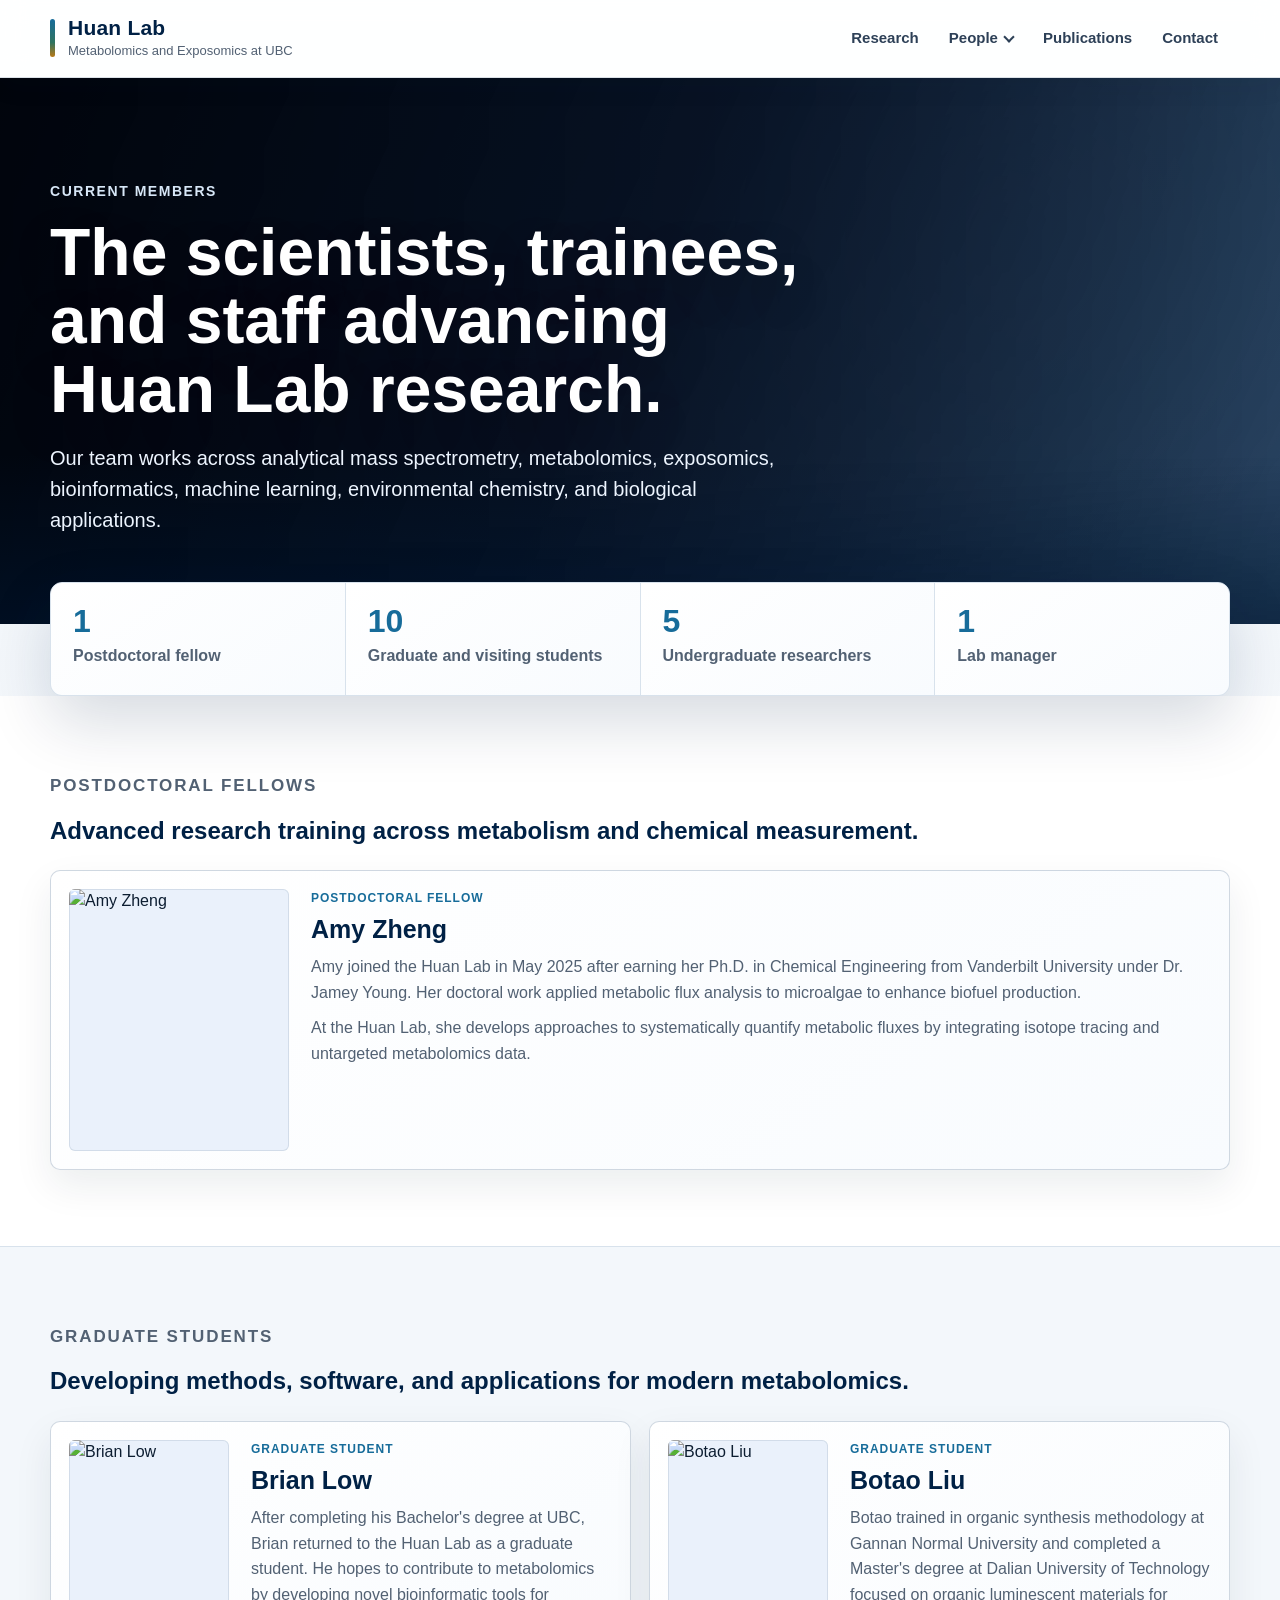
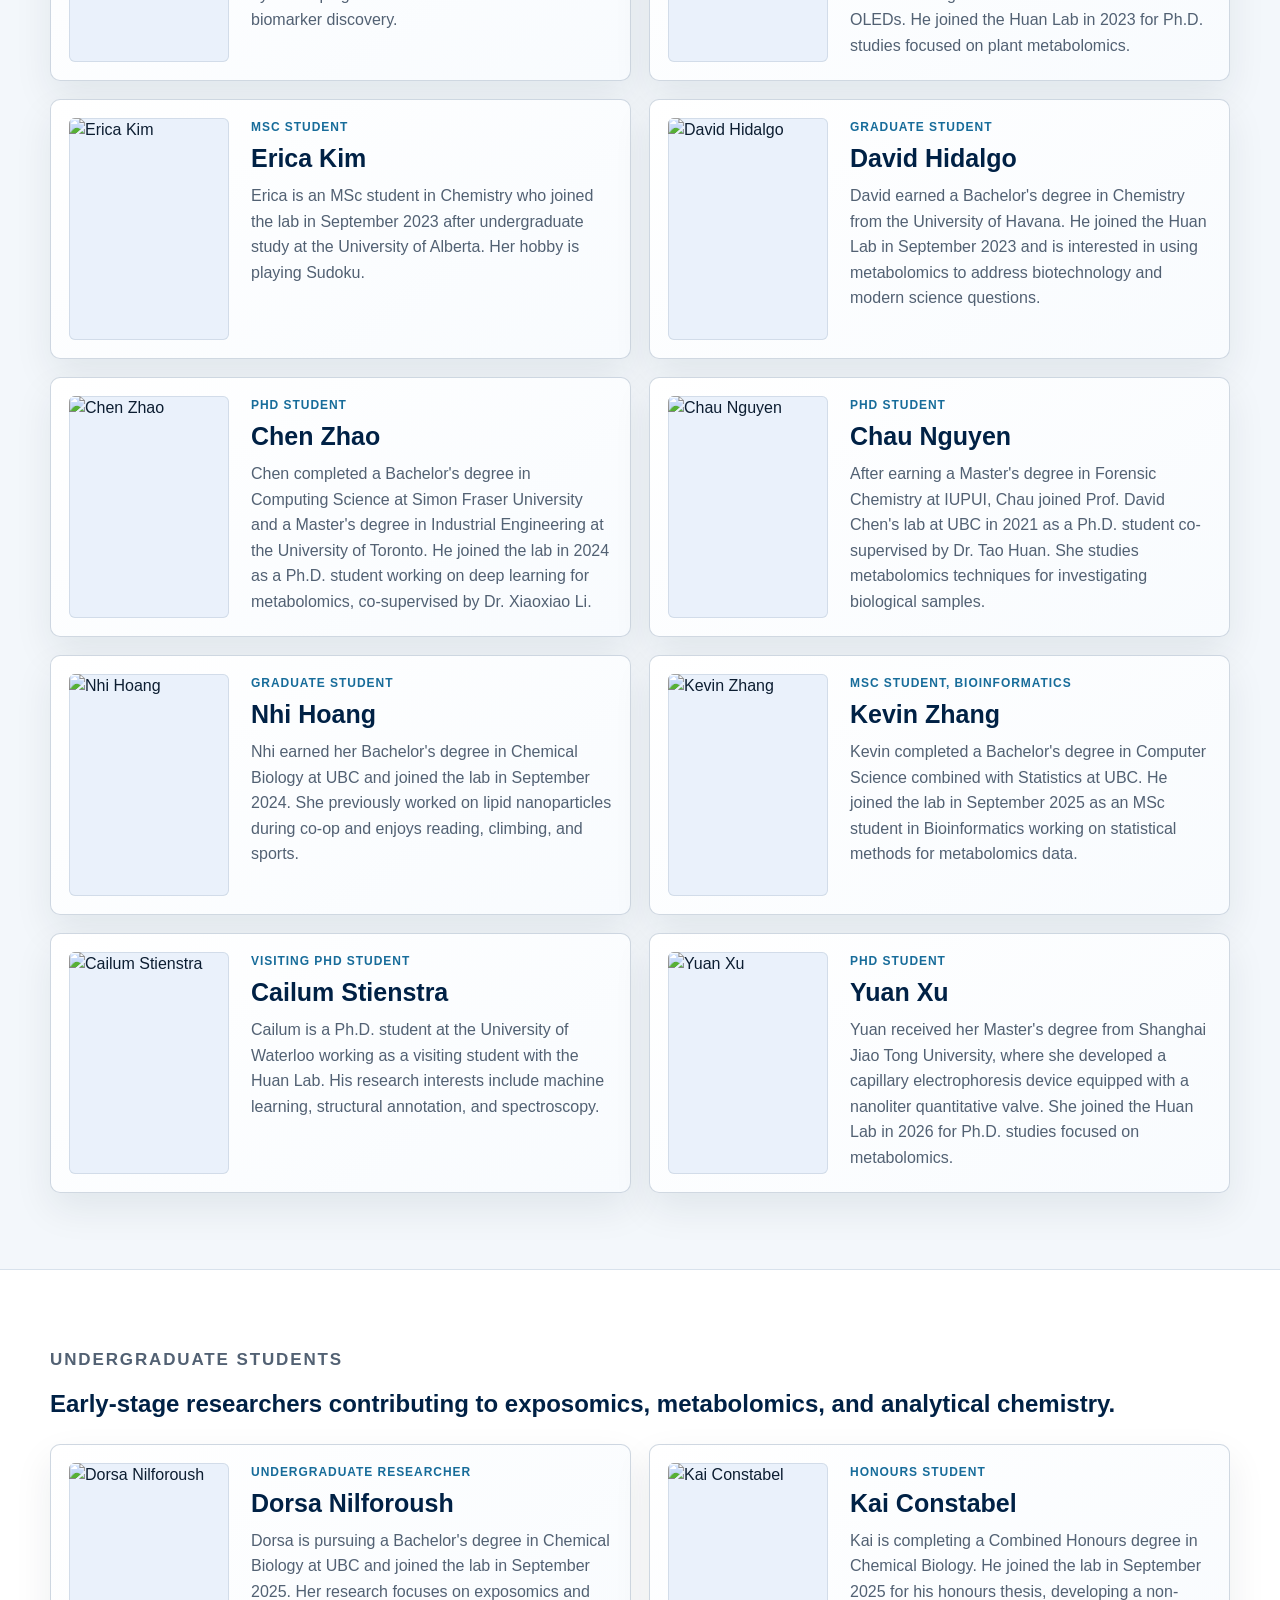
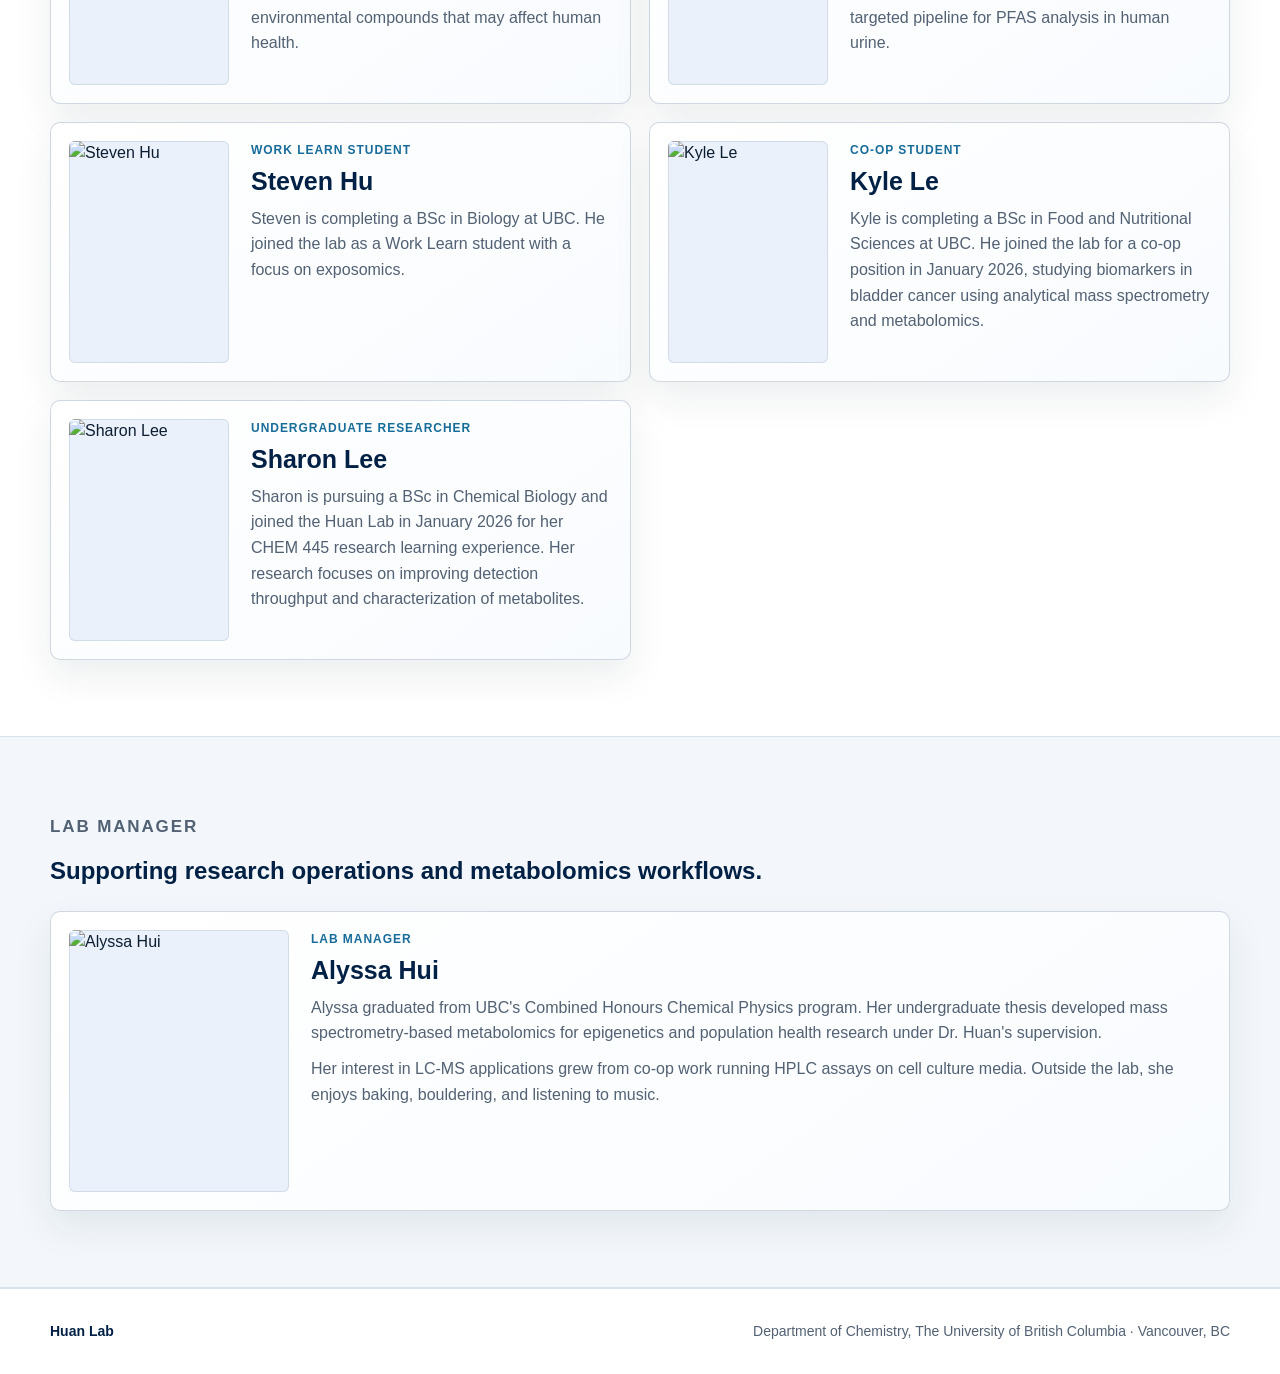
==== current-members.html @ 0fa18f48 "changes" ====
﻿<!doctype html>
<html lang="en">
<head>
  <meta charset="utf-8">
  <meta name="viewport" content="width=device-width, initial-scale=1">
  <title>Current Members | Huan Lab</title>
  <link rel="stylesheet" href="style.css">
</head>
<body>
  <header class="site-header">
    <a class="site-brand" href="index.html">
      <strong>Huan Lab</strong>
      <span>Metabolomics and Exposomics at UBC</span>
    </a>
    <nav class="site-nav" aria-label="Primary navigation">
      <a href="research.html">Research</a>
      <div class="site-nav__item site-nav__item--dropdown">
        <a href="people.html" aria-haspopup="true">People</a>
        <div class="site-nav__submenu" aria-label="People submenu">
          <a href="tao-huan.html">Tao Huan</a>
          <a href="current-members.html">Lab members</a>
        </div>
      </div>
      <a href="publications.html">Publications</a>
      <a href="contact.html">Contact</a>
    </nav>
  </header>

  <main>
    <section class="page-hero page-hero--people">
      <div class="hl-wrap">
        <p class="hl-eyebrow">Current Members</p>
        <h1>The scientists, trainees, and staff advancing Huan Lab research.</h1>
        <p>Our team works across analytical mass spectrometry, metabolomics, exposomics, bioinformatics, machine learning, environmental chemistry, and biological applications.</p>
      </div>
    </section>

    <section class="member-overview">
      <div class="hl-wrap member-overview-grid">
        <article><strong>1</strong><span>Postdoctoral fellow</span></article>
        <article><strong>10</strong><span>Graduate and visiting students</span></article>
        <article><strong>5</strong><span>Undergraduate researchers</span></article>
        <article><strong>1</strong><span>Lab manager</span></article>
      </div>
    </section>

    <section class="page-section" id="postdocs">
      <div class="hl-wrap">
        <div class="section-heading">
          <p class="hl-eyebrow hl-eyebrow--dark">Postdoctoral Fellows</p>
          <h2>Advanced research training across metabolism and chemical measurement.</h2>
        </div>
        <div class="member-grid member-grid--featured">
          <article class="member-card">
            <img src="images/people/amy-zheng.jpg" alt="Amy Zheng">
            <div>
              <span>Postdoctoral Fellow</span>
              <h3>Amy Zheng</h3>
              <p>Amy joined the Huan Lab in May 2025 after earning her Ph.D. in Chemical Engineering from Vanderbilt University under Dr. Jamey Young. Her doctoral work applied metabolic flux analysis to microalgae to enhance biofuel production.</p>
              <p>At the Huan Lab, she develops approaches to systematically quantify metabolic fluxes by integrating isotope tracing and untargeted metabolomics data.</p>
            </div>
          </article>
        </div>
      </div>
    </section>

    <section class="page-section page-section--soft" id="graduate-students">
      <div class="hl-wrap">
        <div class="section-heading">
          <p class="hl-eyebrow hl-eyebrow--dark">Graduate Students</p>
          <h2>Developing methods, software, and applications for modern metabolomics.</h2>
        </div>
        <div class="member-grid">
          <article class="member-card"><img src="images/people/brian-low.jpeg" alt="Brian Low"><div><span>Graduate Student</span><h3>Brian Low</h3><p>After completing his Bachelor's degree at UBC, Brian returned to the Huan Lab as a graduate student. He hopes to contribute to metabolomics by developing novel bioinformatic tools for biomarker discovery.</p></div></article>
          <article class="member-card"><img src="images/people/botao-liu.jpg" alt="Botao Liu"><div><span>Graduate Student</span><h3>Botao Liu</h3><p>Botao trained in organic synthesis methodology at Gannan Normal University and completed a Master's degree at Dalian University of Technology focused on organic luminescent materials for OLEDs. He joined the Huan Lab in 2023 for Ph.D. studies focused on plant metabolomics.</p></div></article>
          <article class="member-card"><img src="images/people/erica-kim.jpg" alt="Erica Kim"><div><span>MSc Student</span><h3>Erica Kim</h3><p>Erica is an MSc student in Chemistry who joined the lab in September 2023 after undergraduate study at the University of Alberta. Her hobby is playing Sudoku.</p></div></article>
          <article class="member-card"><img src="images/people/david-hidalgo.jpg" alt="David Hidalgo"><div><span>Graduate Student</span><h3>David Hidalgo</h3><p>David earned a Bachelor's degree in Chemistry from the University of Havana. He joined the Huan Lab in September 2023 and is interested in using metabolomics to address biotechnology and modern science questions.</p></div></article>
          <article class="member-card"><img src="images/people/chen-zhao.jpg" alt="Chen Zhao"><div><span>PhD Student</span><h3>Chen Zhao</h3><p>Chen completed a Bachelor's degree in Computing Science at Simon Fraser University and a Master's degree in Industrial Engineering at the University of Toronto. He joined the lab in 2024 as a Ph.D. student working on deep learning for metabolomics, co-supervised by Dr. Xiaoxiao Li.</p></div></article>
          <article class="member-card"><img src="images/people/chau-nguyen.jpg" alt="Chau Nguyen"><div><span>PhD Student</span><h3>Chau Nguyen</h3><p>After earning a Master's degree in Forensic Chemistry at IUPUI, Chau joined Prof. David Chen's lab at UBC in 2021 as a Ph.D. student co-supervised by Dr. Tao Huan. She studies metabolomics techniques for investigating biological samples.</p></div></article>
          <article class="member-card"><img src="images/people/nhi-hoang.jpg" alt="Nhi Hoang"><div><span>Graduate Student</span><h3>Nhi Hoang</h3><p>Nhi earned her Bachelor's degree in Chemical Biology at UBC and joined the lab in September 2024. She previously worked on lipid nanoparticles during co-op and enjoys reading, climbing, and sports.</p></div></article>
          <article class="member-card"><img src="images/people/kevin-zhang.jpeg" alt="Kevin Zhang"><div><span>MSc Student, Bioinformatics</span><h3>Kevin Zhang</h3><p>Kevin completed a Bachelor's degree in Computer Science combined with Statistics at UBC. He joined the lab in September 2025 as an MSc student in Bioinformatics working on statistical methods for metabolomics data.</p></div></article>
          <article class="member-card"><img src="images/people/cailum-stienstra.jpg" alt="Cailum Stienstra"><div><span>Visiting PhD Student</span><h3>Cailum Stienstra</h3><p>Cailum is a Ph.D. student at the University of Waterloo working as a visiting student with the Huan Lab. His research interests include machine learning, structural annotation, and spectroscopy.</p></div></article>
          <article class="member-card"><img src="images/people/yuan-xu.jpg" alt="Yuan Xu"><div><span>PhD Student</span><h3>Yuan Xu</h3><p>Yuan received her Master's degree from Shanghai Jiao Tong University, where she developed a capillary electrophoresis device equipped with a nanoliter quantitative valve. She joined the Huan Lab in 2026 for Ph.D. studies focused on metabolomics.</p></div></article>
        </div>
      </div>
    </section>

    <section class="page-section" id="undergraduates">
      <div class="hl-wrap">
        <div class="section-heading">
          <p class="hl-eyebrow hl-eyebrow--dark">Undergraduate Students</p>
          <h2>Early-stage researchers contributing to exposomics, metabolomics, and analytical chemistry.</h2>
        </div>
        <div class="member-grid">
          <article class="member-card"><img src="images/people/dorsa-nilforoush.png" alt="Dorsa Nilforoush"><div><span>Undergraduate Researcher</span><h3>Dorsa Nilforoush</h3><p>Dorsa is pursuing a Bachelor's degree in Chemical Biology at UBC and joined the lab in September 2025. Her research focuses on exposomics and environmental compounds that may affect human health.</p></div></article>
          <article class="member-card"><img src="images/people/kai-constabel.png" alt="Kai Constabel"><div><span>Honours Student</span><h3>Kai Constabel</h3><p>Kai is completing a Combined Honours degree in Chemical Biology. He joined the lab in September 2025 for his honours thesis, developing a non-targeted pipeline for PFAS analysis in human urine.</p></div></article>
          <article class="member-card"><img src="images/people/steven-hu.png" alt="Steven Hu"><div><span>Work Learn Student</span><h3>Steven Hu</h3><p>Steven is completing a BSc in Biology at UBC. He joined the lab as a Work Learn student with a focus on exposomics.</p></div></article>
          <article class="member-card"><img src="images/people/kyle-le.jpg" alt="Kyle Le"><div><span>Co-op Student</span><h3>Kyle Le</h3><p>Kyle is completing a BSc in Food and Nutritional Sciences at UBC. He joined the lab for a co-op position in January 2026, studying biomarkers in bladder cancer using analytical mass spectrometry and metabolomics.</p></div></article>
          <article class="member-card"><img src="images/people/sharon-lee.jpg" alt="Sharon Lee"><div><span>Undergraduate Researcher</span><h3>Sharon Lee</h3><p>Sharon is pursuing a BSc in Chemical Biology and joined the Huan Lab in January 2026 for her CHEM 445 research learning experience. Her research focuses on improving detection throughput and characterization of metabolites.</p></div></article>
        </div>
      </div>
    </section>

    <section class="page-section page-section--soft" id="staff">
      <div class="hl-wrap">
        <div class="section-heading">
          <p class="hl-eyebrow hl-eyebrow--dark">Lab Manager</p>
          <h2>Supporting research operations and metabolomics workflows.</h2>
        </div>
        <div class="member-grid member-grid--featured">
          <article class="member-card">
            <img src="images/people/alyssa-hui.jpg" alt="Alyssa Hui">
            <div>
              <span>Lab Manager</span>
              <h3>Alyssa Hui</h3>
              <p>Alyssa graduated from UBC's Combined Honours Chemical Physics program. Her undergraduate thesis developed mass spectrometry-based metabolomics for epigenetics and population health research under Dr. Huan's supervision.</p>
              <p>Her interest in LC-MS applications grew from co-op work running HPLC assays on cell culture media. Outside the lab, she enjoys baking, bouldering, and listening to music.</p>
            </div>
          </article>
        </div>
      </div>
    </section>
  </main>

  <footer class="site-footer">
    <div class="hl-wrap">
      <a class="site-footer__brand" href="index.html"><strong>Huan Lab</strong></a>
      <span>Department of Chemistry, The University of British Columbia &middot; Vancouver, BC</span>
    </div>
  </footer>
</body>
</html>
---- style.css ----
/* Huan Lab homepage redesign
   Add this in WordPress under Appearance > Custom CSS.
   All selectors use the hl- prefix to avoid broad theme conflicts. */

* {
  box-sizing: border-box;
}

body {
  margin: 0;
  background: var(--hl-bg);
  color: var(--hl-ink);
  font-family: Arial, Helvetica, sans-serif;
}

a {
  color: inherit;
}

.site-header {
  position: sticky;
  top: 0;
  z-index: 50;
  min-height: 74px;
  display: flex;
  align-items: center;
  justify-content: space-between;
  gap: 24px;
  padding: 14px max(24px, calc((100vw - 1180px) / 2));
  border-bottom: 1px solid var(--hl-line);
  background: rgba(255, 255, 255, .96);
  backdrop-filter: blur(12px);
}

.site-brand {
  display: grid;
  gap: 2px;
  color: var(--hl-ubc-blue);
  text-decoration: none;
}

.site-brand strong {
  font-size: 21px;
  line-height: 1.1;
}

.site-brand span {
  color: var(--hl-muted);
  font-size: 13px;
}

.site-nav {
  display: flex;
  flex-wrap: wrap;
  align-items: center;
  justify-content: flex-end;
  gap: 18px;
  color: #31415a;
  font-size: 15px;
  font-weight: 700;
}

.site-nav a {
  text-decoration: none;
}

.site-nav a:hover,
.site-nav a:focus {
  color: var(--hl-blue);
}

.site-nav__item {
  position: relative;
}

.site-nav__item > a {
  display: inline-flex;
  align-items: center;
  min-height: 34px;
}

.site-nav__item--dropdown > a::after {
  content: "";
  width: 6px;
  height: 6px;
  margin-left: 7px;
  border-right: 2px solid currentColor;
  border-bottom: 2px solid currentColor;
  transform: translateY(-2px) rotate(45deg);
}

.site-nav__submenu {
  position: absolute;
  top: calc(100% + 8px);
  left: 50%;
  z-index: 60;
  display: grid;
  min-width: 170px;
  padding: 8px;
  border: 1px solid var(--hl-line);
  border-radius: 8px;
  background: #fff;
  box-shadow: 0 18px 38px rgba(20, 32, 51, .14);
  opacity: 0;
  visibility: hidden;
  transform: translate(-50%, -4px);
  transition: opacity .16s ease, transform .16s ease, visibility .16s ease;
}

.site-nav__submenu a {
  display: block;
  padding: 10px 12px;
  border-radius: 6px;
  color: var(--hl-ink);
  white-space: nowrap;
}

.site-nav__submenu a:hover,
.site-nav__submenu a:focus {
  background: var(--hl-bg);
  color: var(--hl-blue);
}

.site-nav__item--dropdown:hover .site-nav__submenu,
.site-nav__item--dropdown:focus-within .site-nav__submenu {
  opacity: 1;
  visibility: visible;
  transform: translate(-50%, 0);
}

.site-footer {
  padding: 32px 0;
  border-top: 1px solid var(--hl-line);
  background: #fff;
  color: var(--hl-muted);
  font-size: 14px;
}

.site-footer .hl-wrap {
  display: flex;
  flex-wrap: wrap;
  justify-content: space-between;
  gap: 12px;
}

.site-footer strong {
  color: var(--hl-ubc-blue);
}

.site-footer__brand {
  color: var(--hl-ubc-blue);
  text-decoration: none;
}

.site-footer__brand:hover,
.site-footer__brand:focus {
  color: var(--hl-blue);
  text-decoration: underline;
  text-underline-offset: 3px;
}

:root {
  --hl-ubc-blue: #002145;
  --hl-ink: #142033;
  --hl-muted: #5b6778;
  --hl-line: #d9e2ec;
  --hl-blue: #1f6f9f;
  --hl-green: #32705f;
  --hl-gold: #b98218;
  --hl-bg: #f6f8fb;
  --hl-white: #fff;
  --hl-shadow: 0 18px 45px rgba(20, 32, 51, .12);
  --hl-glow: 0 24px 70px rgba(31, 111, 159, .2);
}

.hl-wrap {
  width: min(1180px, calc(100% - 32px));
  margin-inline: auto;
}

.wrap {
  margin-inline: auto;
}

.hl-hero {
  margin: 0 calc(50% - 50vw);
  color: var(--hl-white);
  background:
    linear-gradient(90deg, rgba(0, 22, 48, .98), rgba(0, 33, 69, .84) 48%, rgba(0, 33, 69, .22)),
    linear-gradient(180deg, rgba(0, 0, 0, .1), rgba(0, 33, 69, .35)),
    url("images/lab-team.jpg") center / cover;
}

.hl-hero__inner {
  width: min(1180px, calc(100% - 32px));
  min-height: 620px;
  display: grid;
  align-content: center;
  margin-inline: auto;
  padding: 72px 0 118px;
}

.hl-eyebrow {
  margin: 0 0 16px;
  color: #d7e7f7;
  font-size: 14px;
  font-weight: 700;
  letter-spacing: .08em;
  line-height: 1.4;
  text-transform: uppercase;
}

.hl-eyebrow--dark {
  color: var(--hl-blue);
}

.hl-hero h1 {
  max-width: 860px;
  margin: 0;
  color: var(--hl-white);
  font-size: clamp(42px, 6vw, 72px);
  line-height: 1.01;
}

.hl-hero__copy {
  max-width: 760px;
  margin: 22px 0 28px;
  color: #edf5ff;
  font-size: 21px;
  line-height: 1.55;
}

.hl-hero__signals {
  max-width: 900px;
  display: flex;
  flex-wrap: wrap;
  gap: 10px;
  margin-top: 32px;
}

.hl-hero__signals span {
  display: inline-flex;
  align-items: center;
  min-height: 34px;
  padding: 0 12px;
  border: 1px solid rgba(255, 255, 255, .26);
  border-radius: 999px;
  background: rgba(255, 255, 255, .1);
  color: #eef6ff;
  font-size: 13px;
  font-weight: 700;
  backdrop-filter: blur(10px);
}

.hl-actions {
  display: flex;
  flex-wrap: wrap;
  gap: 12px;
}

.hl-button {
  display: inline-flex;
  align-items: center;
  justify-content: center;
  min-height: 42px;
  padding: 0 18px;
  border: 1px solid transparent;
  border-radius: 6px;
  background: var(--hl-ubc-blue);
  color: var(--hl-white) !important;
  font-weight: 700;
  line-height: 1.2;
  text-decoration: none !important;
}

.hl-button:hover,
.hl-button:focus {
  background: #073a73;
  color: var(--hl-white) !important;
  text-decoration: none !important;
}

.hl-button--secondary {
  background: var(--hl-white);
  color: var(--hl-ubc-blue) !important;
  border-color: #b8c7d9;
}

.hl-button--secondary:hover,
.hl-button--secondary:focus {
  background: #eef4fb;
  color: var(--hl-ubc-blue) !important;
}

.hl-hero .hl-button:not(.hl-button--secondary) {
  background: #1f6f9f;
  border-color: rgba(255, 255, 255, .18);
  box-shadow: 0 10px 24px rgba(0, 22, 48, .22);
}

.hl-hero .hl-button:not(.hl-button--secondary):hover,
.hl-hero .hl-button:not(.hl-button--secondary):focus {
  background: #2f85b8;
}

.hl-button--light {
  background: var(--hl-white);
  color: var(--hl-ubc-blue) !important;
}

.hl-metrics {
  position: relative;
  z-index: 2;
  margin: -54px 0 0;
}

.hl-metric-grid {
  display: grid;
  grid-template-columns: repeat(4, minmax(0, 1fr));
  gap: 1px;
  overflow: hidden;
  border: 1px solid var(--hl-line);
  border-radius: 8px;
  background: var(--hl-line);
  box-shadow: var(--hl-glow);
}

.hl-metric {
  min-height: 110px;
  padding: 24px;
  background: var(--hl-white);
}

.hl-metric strong {
  display: block;
  color: var(--hl-blue);
  font-size: clamp(22px, 2vw, 30px);
  line-height: 1.08;
}

.hl-metric span {
  display: block;
  margin-top: 8px;
  color: var(--hl-muted);
  font-size: 14px;
  line-height: 1.35;
}

.hl-section {
  margin: 0 calc(50% - 50vw);
  padding: 76px 0;
  background: var(--hl-bg);
}

.hl-section--white {
  background: var(--hl-white);
  border-block: 1px solid var(--hl-line);
}

.hl-section-head {
  display: flex;
  align-items: end;
  justify-content: space-between;
  gap: 28px;
  margin-bottom: 28px;
}

.hl-section h2,
.hl-join h2 {
  margin: 0;
  color: var(--hl-ink);
  font-size: 38px;
  line-height: 1.15;
}

.hl-section-head p,
.hl-intro p,
.hl-people__copy p {
  max-width: 560px;
  margin: 0;
  color: var(--hl-muted);
  font-size: 16px;
  line-height: 1.6;
}

.hl-intro p,
.hl-people__copy p {
  margin: 16px 0 22px;
}

.hl-focus-grid {
  display: grid;
  grid-template-columns: repeat(4, minmax(0, 1fr));
  gap: 18px;
}

.hl-focus-card {
  min-height: 410px;
  display: flex;
  flex-direction: column;
  justify-content: end;
  overflow: hidden;
  border-radius: 8px;
  background: #18243a;
  color: var(--hl-white);
  box-shadow: 0 14px 34px rgba(20, 32, 51, .16);
  transition: transform .18s ease, box-shadow .18s ease;
}

.hl-focus-card:hover {
  transform: translateY(-4px);
  box-shadow: 0 18px 44px rgba(20, 32, 51, .2);
}

.hl-focus-card--sample {
  background: linear-gradient(rgba(0, 33, 69, .05), rgba(0, 19, 42, .9)), url("images/sample-prep.jpg") center / cover;
}

.hl-focus-card--data {
  background: linear-gradient(rgba(0, 33, 69, .05), rgba(0, 19, 42, .9)), url("images/data-processing.jpg") center / cover;
}

.hl-focus-card--system {
  background: linear-gradient(rgba(0, 33, 69, .05), rgba(0, 19, 42, .9)), url("images/lcms-system.jpg") center / cover;
}

.hl-focus-card--team {
  background: linear-gradient(rgba(0, 33, 69, .05), rgba(0, 19, 42, .9)), url("images/lab-team.jpg") center / cover;
}

.hl-focus-card__body {
  padding: 24px;
}

.hl-focus-card__body span {
  display: inline-flex;
  margin-bottom: 12px;
  color: #98d4f0;
  font-size: 13px;
  font-weight: 800;
  letter-spacing: .08em;
}

.hl-focus-card h3 {
  margin: 0 0 8px;
  color: var(--hl-white);
  font-size: 21px;
  line-height: 1.2;
}

.hl-focus-card p {
  margin: 0;
  color: #e6eef8;
  font-size: 15px;
  line-height: 1.5;
}

.hl-focus-card a {
  display: inline-block;
  margin-top: 14px;
  color: var(--hl-white) !important;
  font-weight: 700;
}

.hl-split {
  display: grid;
  grid-template-columns: .9fr 1.4fr;
  gap: 48px;
  align-items: start;
}

.hl-research-list {
  display: grid;
  gap: 12px;
}

.hl-research-item {
  position: relative;
  padding: 22px 24px 22px 28px;
  border: 1px solid var(--hl-line);
  border-radius: 8px;
  background: #fff;
  box-shadow: 0 12px 28px rgba(20, 32, 51, .06);
}

.hl-research-item::before {
  content: "";
  position: absolute;
  inset: 18px auto 18px 0;
  width: 4px;
  border-radius: 999px;
  background: var(--hl-blue);
}

.hl-research-item:nth-child(2)::before {
  background: var(--hl-green);
}

.hl-research-item:nth-child(3)::before {
  background: var(--hl-gold);
}

.hl-research-item:nth-child(4)::before {
  background: var(--hl-ink);
}

.hl-research-item h3 {
  margin: 0 0 8px;
  color: var(--hl-ink);
  font-size: 20px;
  line-height: 1.25;
}

.hl-research-item p {
  margin: 0;
  color: var(--hl-muted);
  line-height: 1.55;
}

.hl-instrument-grid {
  display: grid;
  grid-template-columns: repeat(4, minmax(0, 1fr));
  gap: 18px;
  align-items: stretch;
}

.hl-instrument-card {
  min-height: 580px;
  display: grid;
  grid-template-rows: minmax(0, 1fr) minmax(0, 1fr);
  overflow: hidden;
  border: 1px solid var(--hl-line);
  border-radius: 8px;
  background: var(--hl-white);
  box-shadow: 0 14px 34px rgba(20, 32, 51, .12);
}

.hl-instrument-card > div:not(.hl-instrument-media) {
  padding: 22px;
}

.hl-instrument-media {
  min-height: 0;
  height: auto;
  display: grid;
  place-items: center;
  overflow: hidden;
  padding: 14px 18px;
  background: linear-gradient(135deg, #f7fbff, #eaf3fb);
}

.hl-instrument-media img {
  width: auto;
  height: auto;
  max-width: 100%;
  max-height: 100%;
  display: block;
  object-fit: contain;
}

.hl-instrument-media--timstof {
  background: linear-gradient(135deg, #f8fbff, #e6f1fb);
}

.hl-instrument-media--timstof img {
  max-width: 70%;
  max-height: 88%;
  transform: translateY(-18px);
}

.hl-instrument-media--echo {
  background: linear-gradient(135deg, #f7fbff, #d7f1ec);
}

.hl-instrument-media--impact {
  background: radial-gradient(circle at 68% 22%, rgba(199, 225, 238, .82), transparent 40%),
    linear-gradient(135deg, #f8fbff, #e6f1fb);
}

.hl-instrument-media--impact img {
  max-width: 68%;
  max-height: 92%;
  mix-blend-mode: multiply;
}

.hl-instrument-media--targeted {
  grid-template-columns: 1fr 1fr;
  gap: 10px;
  background: linear-gradient(135deg, #f8fbff, #edf5f9);
}

.hl-instrument-media--targeted img {
  width: 100%;
  height: 100%;
  padding: 8px;
  border: 1px solid var(--hl-line);
  border-radius: 6px;
  background: #fff;
  object-fit: contain;
}

.hl-instrument-media--targeted img:last-child {
  object-position: center 42%;
}

.hl-instrument-card span {
  display: block;
  margin-bottom: 10px;
  color: var(--hl-blue);
  font-size: 12px;
  font-weight: 900;
  letter-spacing: .08em;
  text-transform: uppercase;
}

.hl-instrument-card h3 {
  margin: 0 0 10px;
  color: var(--hl-ubc-blue);
  font-size: 23px;
  line-height: 1.15;
}

.hl-instrument-card p {
  margin: 0;
  color: var(--hl-muted);
  line-height: 1.55;
}

.hl-instrument-more {
  margin-top: 14px;
}

.hl-instrument-more summary {
  width: max-content;
  cursor: pointer;
  list-style: none;
  border: 1px solid var(--hl-line);
  border-radius: 6px;
  padding: 7px 11px;
  color: var(--hl-ubc-blue);
  background: #f7fbff;
  font-size: 13px;
  font-weight: 800;
}

.hl-instrument-more summary::-webkit-details-marker {
  display: none;
}

.hl-instrument-more summary::after {
  content: "+";
  margin-left: 8px;
  color: var(--hl-blue);
}

.hl-instrument-more[open] summary::after {
  content: "-";
}

.hl-instrument-more p {
  margin-top: 12px;
  padding-top: 12px;
  border-top: 1px solid var(--hl-line);
  font-size: 14px;
}

@media (max-width: 1120px) {
  .hl-instrument-grid {
    grid-template-columns: repeat(2, minmax(0, 1fr));
  }
}

.hl-people {
  display: grid;
  grid-template-columns: 1fr 1fr;
  gap: 28px;
  align-items: center;
}

.hl-people-grid {
  display: grid;
  grid-template-columns: repeat(3, minmax(0, 1fr));
  gap: 12px;
}

.hl-people-grid a {
  min-height: 150px;
  position: relative;
  overflow: hidden;
  display: grid;
  align-content: space-between;
  gap: 12px;
  padding: 18px;
  border: 1px solid var(--hl-line);
  border-radius: 8px;
  background:
    linear-gradient(145deg, rgba(231, 238, 247, .94), rgba(255, 255, 255, .96)),
    radial-gradient(circle at 20% 20%, rgba(31, 111, 159, .22), transparent 34%);
  color: var(--hl-ubc-blue) !important;
  font-weight: 700;
  line-height: 1.25;
  text-decoration: none !important;
  box-shadow: 0 14px 35px rgba(20, 32, 51, .08);
  transition: transform .18s ease, border-color .18s ease, box-shadow .18s ease, background .18s ease;
}

.hl-people-grid a::after {
  content: "";
  position: absolute;
  inset: auto -34px -48px auto;
  width: 120px;
  height: 120px;
  border-radius: 999px;
  background: rgba(31, 111, 159, .1);
  pointer-events: none;
}

.hl-people-icon {
  position: relative;
  z-index: 1;
  width: 48px;
  height: 48px;
  display: grid;
  place-items: center;
  border-radius: 8px;
  background: rgba(31, 111, 159, .12);
  color: var(--hl-blue);
}

.hl-people-icon svg {
  width: 27px;
  height: 27px;
  fill: none;
  stroke: currentColor;
  stroke-width: 1.9;
  stroke-linecap: round;
  stroke-linejoin: round;
}

.hl-people-icon--green {
  background: rgba(50, 112, 95, .13);
  color: var(--hl-green);
}

.hl-people-icon--gold {
  background: rgba(185, 130, 24, .14);
  color: var(--hl-gold);
}

.hl-people-icon--slate {
  background: rgba(20, 32, 51, .1);
  color: #31415a;
}

.hl-people-label,
.hl-people-note {
  position: relative;
  z-index: 1;
  display: block;
}

.hl-people-label {
  max-width: 13ch;
  font-size: 20px;
}

.hl-people-note {
  margin-top: 6px;
  color: var(--hl-muted);
  font-size: 13px;
  font-weight: 700;
  line-height: 1.35;
}

.hl-people-grid a:hover,
.hl-people-grid a:focus {
  border-color: #9db5cf;
  background:
    linear-gradient(145deg, rgba(238, 244, 251, .98), rgba(255, 255, 255, 1)),
    radial-gradient(circle at 20% 20%, rgba(31, 111, 159, .28), transparent 34%);
  box-shadow: 0 20px 45px rgba(20, 32, 51, .12);
  transform: translateY(-3px);
}

.hl-publication-panel {
  padding: 28px;
  border-radius: 8px;
  background:
    linear-gradient(140deg, rgba(0, 33, 69, 1), rgba(20, 32, 51, .96)),
    var(--hl-ubc-blue);
  color: var(--hl-white);
  box-shadow: var(--hl-glow);
}

.hl-publication-panel h3 {
  margin: 0 0 18px;
  color: var(--hl-white);
  font-size: 24px;
  line-height: 1.25;
}

.hl-publication {
  display: block;
  padding: 16px 0;
  border-top: 1px solid rgba(255, 255, 255, .22);
  text-decoration: none;
}

.hl-publication:hover strong,
.hl-publication:focus strong {
  text-decoration: underline;
}

.hl-publication strong {
  display: block;
  margin-bottom: 4px;
  color: var(--hl-white);
  line-height: 1.4;
}

.hl-publication span {
  color: #cfdded;
  font-size: 14px;
}

.hl-join {
  margin: 0 calc(50% - 50vw);
  padding: 58px 0;
  background:
    linear-gradient(115deg, rgba(20, 32, 51, 1), rgba(0, 33, 69, .96) 56%, rgba(31, 111, 159, .9)),
    var(--hl-ink);
  color: var(--hl-white);
}

.hl-join__inner {
  display: grid;
  grid-template-columns: minmax(0, 1fr) minmax(260px, 340px);
  align-items: center;
  gap: 48px;
}

.hl-join h2 {
  color: var(--hl-white);
}

.hl-join p {
  max-width: 680px;
  margin: 8px 0 0;
  color: #dce5f0;
  line-height: 1.6;
}

.hl-join__action {
  justify-self: end;
  width: 100%;
  padding: 22px;
  border: 1px solid rgba(255, 255, 255, .2);
  border-radius: 8px;
  background: rgba(255, 255, 255, .1);
  box-shadow: 0 18px 42px rgba(0, 22, 48, .24);
}

.hl-join__action span {
  display: block;
  margin-bottom: 14px;
  color: #dce5f0;
  font-size: 13px;
  font-weight: 800;
  letter-spacing: .08em;
  line-height: 1.45;
  text-transform: uppercase;
}

.hl-join__action .hl-button {
  width: 100%;
  min-height: 48px;
  justify-content: space-between;
  padding-inline: 18px;
}

.hl-join__action .hl-button::after {
  content: ">";
  margin-left: 16px;
  color: var(--hl-blue);
  font-weight: 900;
}

@media (max-width: 900px) {
  .hl-hero {
    background:
      linear-gradient(180deg, rgba(0, 22, 48, .96), rgba(0, 33, 69, .82)),
      url("images/lab-team.jpg") center / cover;
  }

  .hl-hero__inner {
    min-height: 520px;
  }

  .hl-section-head {
    align-items: start;
    flex-direction: column;
  }

  .hl-join__inner {
    align-items: start;
    grid-template-columns: 1fr;
  }

  .hl-join__action {
    justify-self: stretch;
    max-width: 360px;
  }

  .hl-metric-grid,
  .hl-focus-grid,
  .hl-split,
  .hl-instrument-grid,
  .hl-people {
    grid-template-columns: 1fr;
  }

  .hl-focus-card {
    min-height: 330px;
  }
}

@media (max-width: 560px) {
  .hl-hero h1 {
    font-size: 40px;
  }

  .hl-hero__copy {
    font-size: 18px;
  }

  .hl-section {
    padding: 56px 0;
  }

  .hl-section h2,
  .hl-join h2 {
    font-size: 29px;
  }

  .hl-people-grid {
    grid-template-columns: 1fr 1fr;
  }

}

.page-hero {
  padding: 104px 0 88px;
  color: #fff;
  background:
    linear-gradient(90deg, rgba(0, 22, 48, .96), rgba(0, 33, 69, .82)),
    url("images/lab-team.jpg") center / cover;
}

.page-hero--research {
  background:
    linear-gradient(90deg, rgba(0, 22, 48, .96), rgba(0, 33, 69, .76)),
    url("images/lcms-system.jpg") center / cover;
}

.page-hero--people {
  background:
    linear-gradient(90deg, rgba(0, 22, 48, .96), rgba(0, 33, 69, .76)),
    url("images/data-processing.jpg") center / cover;
}

.page-hero--alumni {
  background:
    linear-gradient(90deg, rgba(0, 22, 48, .97), rgba(0, 33, 69, .74)),
    url("images/lab-team.jpg") center / cover;
}

.page-hero--lab-life {
  background:
    linear-gradient(90deg, rgba(0, 22, 48, .96), rgba(0, 33, 69, .7)),
    url("images/lab-team.jpg") center / cover;
}

.page-hero--publications,
.page-hero--contact,
.page-hero--collaborations {
  background:
    linear-gradient(90deg, rgba(0, 22, 48, .98), rgba(0, 33, 69, .82)),
    url("images/sample-prep.jpg") center / cover;
}

.page-hero h1 {
  max-width: 860px;
  margin: 0;
  color: #fff;
  font-size: clamp(42px, 6vw, 66px);
  line-height: 1.04;
}

.page-hero p:not(.hl-eyebrow) {
  max-width: 760px;
  margin: 20px 0 0;
  color: #edf5ff;
  font-size: 20px;
  line-height: 1.55;
}

.page-section {
  padding: 76px 0;
  background: #fff;
}

.page-section--soft {
  border-block: 1px solid var(--hl-line);
  background: var(--hl-bg);
}

.page-intro {
  max-width: 920px;
}

.page-intro h2,
.section-heading h2,
.split-feature h2,
.info-card h2,
.publication-card h2,
.profile-lead h2 {
  margin: 0 0 14px;
  color: var(--hl-ubc-blue);
  line-height: 1.16;
}

.page-intro p,
.section-heading p,
.split-feature p,
.info-card p,
.publication-card p,
.profile-lead p {
  color: var(--hl-muted);
  font-size: 17px;
  line-height: 1.65;
}

.card-grid {
  display: grid;
  gap: 18px;
}

.card-grid--two {
  grid-template-columns: repeat(2, minmax(0, 1fr));
}

.info-card,
.publication-card,
.person-card {
  padding: 26px;
  border: 1px solid var(--hl-line);
  border-radius: 8px;
  background: #fff;
  box-shadow: 0 12px 28px rgba(20, 32, 51, .08);
}

.contact-more {
  margin-top: 18px;
  padding-top: 16px;
  border-top: 1px solid var(--hl-line);
}

.contact-more summary {
  cursor: pointer;
  color: var(--hl-blue);
  font-weight: 900;
}

.contact-more summary::marker {
  color: var(--hl-green);
}

.contact-more p {
  margin: 12px 0 0;
  font-size: 15px;
}

.contact-more h3 {
  margin: 0;
  color: var(--hl-ubc-blue);
  font-size: 18px;
  line-height: 1.25;
}

.contact-more a {
  color: var(--hl-blue);
  font-weight: 800;
  text-decoration-thickness: 1px;
  text-underline-offset: 3px;
}

.card-kicker,
.publication-card span {
  display: block;
  margin-bottom: 12px;
  color: var(--hl-blue);
  font-size: 13px;
  font-weight: 800;
  letter-spacing: .08em;
  text-transform: uppercase;
}

.card-kicker--sub {
  margin-top: 22px;
}

.split-feature {
  display: grid;
  grid-template-columns: .9fr 1.1fr;
  gap: 48px;
  align-items: start;
}

.collaboration-intro {
  display: grid;
  grid-template-columns: minmax(0, 1.35fr) minmax(260px, .65fr);
  gap: 40px;
  align-items: center;
}

.collaboration-logo-card {
  margin: 0;
  padding: 30px;
  border: 1px solid var(--hl-line);
  border-radius: 8px;
  background: #fff;
  box-shadow: 0 16px 34px rgba(20, 32, 51, .08);
}

.collaboration-logo-card img {
  width: 100%;
  max-height: 180px;
  display: block;
  object-fit: contain;
}

.process-list {
  display: grid;
  gap: 12px;
}

.lab-life-empty {
  min-height: 360px;
}

.people-tab-grid {
  display: grid;
  grid-template-columns: repeat(2, minmax(0, 1fr));
  gap: 18px;
}

.section-heading + .people-tab-grid,
.split-feature + .people-tab-grid {
  margin-top: 28px;
}

.people-tab-grid--single {
  grid-template-columns: minmax(0, 1fr);
}

.people-tab-card {
  min-height: 190px;
  padding: 28px;
  border: 1px solid var(--hl-line);
  border-radius: 8px;
  background: #fff;
  box-shadow: 0 14px 35px rgba(20, 32, 51, .08);
}

.people-tab-card h2 {
  margin: 0 0 14px;
}

.people-tab-card p {
  max-width: 720px;
  margin: 0;
  color: var(--hl-muted);
  font-size: 16px;
  line-height: 1.6;
}

.people-tab-card--link {
  position: relative;
  overflow: hidden;
  display: block;
  color: var(--hl-ubc-blue);
  text-decoration: none !important;
  background:
    linear-gradient(145deg, rgba(231, 238, 247, .94), rgba(255, 255, 255, .96)),
    radial-gradient(circle at 86% 18%, rgba(50, 112, 95, .2), transparent 32%);
  transition: transform .18s ease, border-color .18s ease, box-shadow .18s ease;
}

.people-tab-card--link::after {
  content: "->";
  position: absolute;
  right: 28px;
  bottom: 24px;
  color: var(--hl-green);
  font-size: 28px;
  font-weight: 800;
}

.people-tab-card--link:hover,
.people-tab-card--link:focus {
  border-color: #9db5cf;
  box-shadow: 0 20px 45px rgba(20, 32, 51, .12);
  transform: translateY(-3px);
}

.people-tab-card__eyebrow {
  display: block;
  margin-bottom: 10px;
  color: var(--hl-green);
  font-size: 13px;
  font-weight: 900;
  letter-spacing: .12em;
  text-transform: uppercase;
}

.prospective-card {
  display: grid;
  gap: 24px;
  padding: 30px;
  background:
    linear-gradient(145deg, rgba(255, 255, 255, .98), rgba(245, 249, 253, .98)),
    radial-gradient(circle at 96% 0%, rgba(37, 114, 137, .12), transparent 32%);
}

.prospective-card__lead {
  display: grid;
  grid-template-columns: minmax(0, 1.4fr) minmax(280px, .6fr);
  gap: 28px;
  align-items: start;
}

.prospective-card__highlights {
  display: grid;
  gap: 10px;
  margin: 0;
  padding: 0;
  list-style: none;
}

.prospective-card__highlights li {
  padding: 12px 14px;
  border: 1px solid rgba(33, 114, 95, .22);
  border-radius: 8px;
  background: rgba(255, 255, 255, .76);
  color: var(--hl-ubc-blue);
  font-size: 14px;
  font-weight: 800;
  line-height: 1.35;
}

.prospective-card__details {
  display: grid;
  grid-template-columns: repeat(2, minmax(0, 1fr));
  gap: 16px;
  padding-top: 20px;
  border-top: 1px solid var(--hl-line);
}

.prospective-card__details section {
  padding: 20px;
  border: 1px solid var(--hl-line);
  border-radius: 8px;
  background: #fff;
}

.prospective-card h3 {
  margin: 0 0 10px;
  color: var(--hl-ubc-blue);
  font-size: 18px;
  line-height: 1.25;
}

.prospective-card a {
  color: var(--hl-blue);
  font-weight: 800;
  text-decoration-thickness: 1px;
  text-underline-offset: 3px;
}

.prospective-card__note {
  max-width: none !important;
  padding: 16px 18px;
  border-left: 4px solid var(--hl-green);
  background: rgba(231, 238, 247, .68);
  color: var(--hl-ink) !important;
}

.process-list div {
  display: grid;
  grid-template-columns: 120px 1fr;
  gap: 18px;
  padding: 18px;
  border: 1px solid var(--hl-line);
  border-radius: 8px;
  background: #fff;
}

.process-list strong {
  color: var(--hl-ubc-blue);
}

.process-list span {
  color: var(--hl-muted);
}

.research-aims {
  display: grid;
  grid-template-columns: .8fr 1.2fr;
  gap: 42px;
  align-items: start;
}

.research-aims h2,
.research-sponsors h2 {
  margin: 0;
  color: var(--hl-ubc-blue);
  font-size: clamp(30px, 4vw, 46px);
  line-height: 1.08;
}

.research-aim-list {
  display: grid;
  gap: 12px;
}

.research-aim-list article {
  display: grid;
  grid-template-columns: 54px 1fr;
  gap: 16px;
  align-items: center;
  padding: 18px;
  border: 1px solid var(--hl-line);
  border-radius: 8px;
  background: #fff;
  box-shadow: 0 10px 24px rgba(20, 32, 51, .06);
}

.research-aim-list strong {
  display: grid;
  place-items: center;
  width: 44px;
  height: 44px;
  border-radius: 6px;
  background: var(--hl-ubc-blue);
  color: #fff;
  font-size: 14px;
}

.research-aim-list span {
  color: var(--hl-ink);
  font-weight: 700;
  line-height: 1.5;
}

.research-pillar {
  display: grid;
  grid-template-columns: .82fr 1.18fr;
  gap: 42px;
  align-items: center;
}

.research-pillar--reverse {
  grid-template-columns: 1.18fr .82fr;
}

.research-pillar article {
  max-width: 760px;
}

.research-pillar h2 {
  margin: 0 0 18px;
  color: var(--hl-ubc-blue);
  font-size: clamp(30px, 4vw, 44px);
  line-height: 1.1;
}

.research-pillar p:not(.hl-eyebrow),
.research-sponsors p {
  color: var(--hl-muted);
  font-size: 17px;
  line-height: 1.68;
}

.research-pillar p + p {
  margin-top: 14px;
}

.research-pillar-media {
  min-height: 360px;
  border: 1px solid var(--hl-line);
  border-radius: 8px;
  box-shadow: var(--hl-shadow);
}

.research-pillar-media--analytical {
  background: linear-gradient(rgba(0, 33, 69, .1), rgba(0, 33, 69, .24)), url("images/lcms-system.jpg") center / cover;
}

.research-pillar-media--computational {
  background: linear-gradient(rgba(0, 33, 69, .08), rgba(0, 33, 69, .26)), url("images/data-processing.jpg") center / cover;
}

.research-pillar-media--machine {
  background: linear-gradient(rgba(0, 33, 69, .08), rgba(0, 33, 69, .28)), url("images/sample-prep.jpg") center / cover;
}

.research-pillar-media--application {
  background: linear-gradient(rgba(0, 33, 69, .08), rgba(0, 33, 69, .24)), url("images/lab-team.jpg") center / cover;
}

.research-sponsors {
  max-width: 880px;
}

.research-sponsors p {
  margin-bottom: 0;
}

.funding-grid {
  display: grid;
  grid-template-columns: repeat(4, minmax(0, 1fr));
  gap: 14px;
  margin-top: 28px;
}

.funding-grid article {
  min-height: 138px;
  display: grid;
  align-content: center;
  gap: 10px;
  padding: 22px;
  border: 1px solid var(--hl-line);
  border-radius: 8px;
  background: #fff;
  box-shadow: 0 12px 28px rgba(20, 32, 51, .07);
}

.funding-grid strong {
  color: var(--hl-ubc-blue);
  font-size: 20px;
  line-height: 1.18;
}

.funding-grid span {
  color: var(--hl-muted);
  font-size: 14px;
  font-weight: 700;
  line-height: 1.45;
}

.funding-panel {
  display: grid;
  gap: 18px;
  margin-top: 30px;
}

.funding-logo-board {
  margin: 0;
  padding: 26px;
  border: 1px solid var(--hl-line);
  border-radius: 8px;
  background: #fff;
  box-shadow: 0 16px 34px rgba(20, 32, 51, .08);
}

.funding-logo-board img {
  width: 100%;
  display: block;
  object-fit: contain;
}

.funding-logo-grid {
  display: grid;
  grid-template-columns: repeat(4, minmax(0, 1fr));
  gap: 14px;
}

.funding-logo-grid article {
  min-height: 154px;
  display: grid;
  align-content: center;
  justify-items: center;
  gap: 10px;
  padding: 22px 18px;
  border: 1px solid var(--hl-line);
  border-radius: 8px;
  background: #fff;
  box-shadow: 0 12px 28px rgba(20, 32, 51, .07);
  text-align: center;
}

.funding-logo-card img {
  width: 100%;
  height: 88px;
  display: block;
  object-fit: contain;
}

.funding-logo-card img {
  mix-blend-mode: multiply;
}

.funding-logo-grid span {
  color: var(--hl-muted);
  font-size: 13px;
  font-weight: 800;
  line-height: 1.35;
}

.profile-lead {
  display: grid;
  grid-template-columns: 128px 1fr;
  gap: 28px;
  align-items: center;
}

.profile-initials {
  width: 128px;
  height: 128px;
  display: grid;
  place-items: center;
  border-radius: 8px;
  background: var(--hl-ubc-blue);
  color: #fff;
  font-size: 38px;
  font-weight: 800;
}

.people-card-grid,
.contact-grid {
  display: grid;
  grid-template-columns: repeat(3, minmax(0, 1fr));
  gap: 18px;
}

.people-card-grid {
  grid-template-columns: repeat(4, minmax(0, 1fr));
  gap: 16px;
}

.person-card {
  position: relative;
  min-height: 250px;
  display: flex;
  flex-direction: column;
  justify-content: space-between;
  overflow: hidden;
  padding: 24px;
  border: 1px solid var(--hl-line);
  border-radius: 8px;
  background:
    linear-gradient(145deg, rgba(255, 255, 255, .96), rgba(238, 244, 251, .94)),
    radial-gradient(circle at 8% 0%, rgba(31, 111, 159, .2), transparent 32%);
  box-shadow: 0 14px 34px rgba(20, 32, 51, .1);
  text-decoration: none !important;
  transition: transform .18s ease, box-shadow .18s ease, border-color .18s ease;
}

.person-card strong {
  display: block;
  color: var(--hl-ubc-blue);
  font-size: 23px;
  line-height: 1.15;
}

.person-card span {
  display: block;
  margin-top: 12px;
  color: var(--hl-muted);
  font-size: 15px;
  line-height: 1.45;
}

.person-card em {
  width: 48px;
  height: 48px;
  display: grid;
  place-items: center;
  margin-bottom: 38px;
  border-radius: 6px;
  background: var(--hl-ubc-blue);
  color: #fff;
  font-size: 15px;
  font-style: normal;
  font-weight: 900;
}

.person-card small {
  display: inline-flex;
  align-items: center;
  margin-top: 22px;
  color: var(--hl-blue);
  font-size: 13px;
  font-weight: 900;
  letter-spacing: .04em;
  text-transform: uppercase;
}

.person-card:hover,
.person-card:focus {
  transform: translateY(-4px);
  border-color: rgba(31, 111, 159, .34);
  box-shadow: 0 20px 44px rgba(20, 32, 51, .14);
}

.person-card--postdoc em {
  background: var(--hl-blue);
}

.person-card--grad em {
  background: var(--hl-green);
}

.person-card--undergrad em {
  background: var(--hl-gold);
}

.person-card--staff em {
  background: var(--hl-ink);
}

.section-heading--with-action {
  display: flex;
  align-items: end;
  justify-content: space-between;
  gap: 28px;
  margin-bottom: 28px;
}

.section-heading--with-action > div {
  max-width: 860px;
}

.publication-list {
  display: grid;
  gap: 16px;
}

.publication-card--featured {
  border-left: 6px solid var(--hl-blue);
}

.publications-hero {
  position: relative;
  overflow: hidden;
  padding: 108px 0 118px;
  background:
    radial-gradient(circle at 70% 18%, rgba(31, 111, 159, .36), transparent 34%),
    linear-gradient(90deg, rgba(0, 22, 48, .98), rgba(0, 33, 69, .88)),
    url("images/sample-prep.jpg") center / cover;
}

.publications-hero .hl-wrap {
  position: relative;
  z-index: 1;
}

.publications-hero h1 {
  max-width: 880px;
  text-wrap: balance;
  text-shadow: 0 16px 42px rgba(0, 0, 0, .24);
}

.publication-dashboard {
  position: relative;
  z-index: 2;
  margin-top: -58px;
}

.publication-dashboard-grid {
  display: grid;
  grid-template-columns: repeat(3, minmax(0, 1fr));
  gap: 1px;
  overflow: hidden;
  border: 1px solid var(--hl-line);
  border-radius: 10px;
  background: var(--hl-line);
  box-shadow: 0 22px 54px rgba(20, 32, 51, .16);
}

.publication-dashboard-grid article,
.publication-dashboard-link {
  min-height: 112px;
  padding: 24px 26px;
  background: #fff;
}

.publication-dashboard-link {
  text-decoration: none;
  transition: background .18s ease;
}

.publication-dashboard-link:hover,
.publication-dashboard-link:focus {
  background: #eef4fb;
  outline: none;
}

.publication-dashboard-grid strong {
  display: block;
  color: var(--hl-blue);
  font-size: 34px;
  line-height: 1;
}

.publication-dashboard-grid span {
  display: block;
  margin-top: 8px;
  color: var(--hl-muted);
  font-weight: 700;
  line-height: 1.35;
}

.publication-journal-tabs {
  padding: 28px 0 52px;
  background:
    linear-gradient(180deg, #f4f9fd 0%, #f8fbfe 68%, #fff 100%);
}

.publication-journal-tabs__inner {
  display: grid;
  grid-template-columns: repeat(2, minmax(0, 1fr));
  gap: 18px;
}

.publication-journal-tab {
  min-height: 180px;
  position: relative;
  display: grid;
  grid-template-rows: auto auto 1fr auto;
  gap: 9px;
  border: 1px solid var(--hl-line);
  border-top: 0;
  border-radius: 10px;
  padding: 24px 22px 18px;
  background:
    linear-gradient(135deg, rgba(255, 255, 255, .98), rgba(248, 252, 255, .98));
  color: var(--hl-text);
  text-decoration: none;
  box-shadow: 0 16px 38px rgba(20, 32, 51, .09);
  transition: border-color .18s ease, box-shadow .18s ease, transform .18s ease;
}

.publication-journal-tab::before {
  content: "";
  display: block;
  height: 5px;
  border-radius: 999px;
  background: linear-gradient(90deg, var(--hl-ubc-blue), var(--hl-blue));
}

.publication-journal-tab:first-child::before,
.publication-journal-tab--journal::before {
  display: none;
}

.publication-journal-tab:hover,
.publication-journal-tab:focus {
  border-color: rgba(31, 111, 159, .55);
  box-shadow: 0 22px 46px rgba(20, 32, 51, .14);
  transform: translateY(-2px);
  outline: none;
}

.publication-journal-tab--active {
  border-color: rgba(31, 111, 159, .5);
  background: linear-gradient(135deg, #fff, #eef7fc);
}

.publication-journal-logo {
  width: 100%;
  height: 96px;
  object-fit: contain;
  object-position: left center;
  padding: 0 0 18px;
  border-bottom: 0;
}

.publication-journal-tab--est .publication-journal-logo {
  height: 100px;
  object-position: left top;
}

.publication-journal-tab--journal {
  grid-template-rows: 1fr auto;
  background: #fff;
}

.publication-journal-tab--journal::after {
  content: "";
  display: block;
  position: absolute;
  left: 22px;
  right: 22px;
  top: 126px;
  height: 3px;
  border-radius: 999px;
  background: var(--hl-blue);
}

.publication-journal-tab--est::after {
  background: #267348;
}

.publication-journal-tab--journal span {
  position: absolute;
  width: 1px;
  height: 1px;
  overflow: hidden;
  clip: rect(0 0 0 0);
  white-space: nowrap;
}

.publication-journal-tab:not(:has(.publication-journal-logo)) {
  grid-template-rows: auto auto 1fr auto;
}

.publication-journal-tab:not(:has(.publication-journal-logo)) span {
  padding-top: 11px;
}

.publication-journal-tab small {
  color: var(--hl-accent);
  font-size: 11px;
  font-weight: 900;
  letter-spacing: .12em;
  text-transform: uppercase;
}

.publication-journal-tab span {
  max-width: 260px;
  color: var(--hl-ubc-blue);
  font-size: 18px;
  font-weight: 700;
  line-height: 1.2;
}

.publication-journal-tab strong {
  justify-self: start;
  display: inline-flex;
  align-items: baseline;
  gap: 5px;
  border-radius: 999px;
  padding: 6px 10px;
  background: rgba(31, 111, 159, .1);
  color: var(--hl-muted);
  font-size: 12px;
  font-weight: 800;
  text-transform: uppercase;
}

.publication-journal-tab strong b {
  color: var(--hl-ubc-blue);
  font-size: 18px;
  line-height: 1;
}

@media (max-width: 760px) {
  .publication-journal-tabs__inner {
    grid-template-columns: 1fr;
  }
}

.publication-feature-wrap {
  padding-bottom: 42px;
}

.publication-feature-grid {
  display: grid;
  grid-template-columns: 1fr 1fr;
  gap: 18px;
}

.publication-feature-card {
  padding: 28px;
  border: 1px solid var(--hl-line);
  border-radius: 8px;
  background: #fff;
  box-shadow: 0 12px 28px rgba(20, 32, 51, .08);
}

.publication-feature-card.dark {
  background: var(--hl-ubc-blue);
  color: #fff;
}

.publication-feature-card span {
  display: block;
  margin-bottom: 12px;
  color: var(--hl-blue);
  font-size: 13px;
  font-weight: 900;
  letter-spacing: .08em;
  text-transform: uppercase;
}

.publication-feature-card.dark span {
  color: #98d4f0;
}

.publication-feature-card h2 {
  margin: 0 0 12px;
  color: var(--hl-ubc-blue);
  font-size: 29px;
  line-height: 1.15;
}

.publication-feature-card.dark h2 {
  color: #fff;
}

.publication-feature-card p {
  margin: 0;
  color: var(--hl-muted);
  line-height: 1.6;
}

.publication-feature-card.dark p {
  color: #dce8f5;
}

.publication-highlight-wrap {
  padding: 76px 0 84px;
  background: #fff;
}

.publication-highlight-head {
  display: grid;
  gap: 10px;
  max-width: 850px;
  margin-bottom: 30px;
}

.publication-highlight-head h2 {
  margin: 0;
  color: var(--hl-ubc-blue);
  font-size: clamp(30px, 4vw, 46px);
  line-height: 1.08;
}

.publication-highlight-head p:last-child {
  margin: 0;
  color: var(--hl-muted);
  font-size: 18px;
  line-height: 1.6;
}

.publication-highlight-grid {
  display: grid;
  grid-template-columns: repeat(4, minmax(0, 1fr));
  gap: 18px;
}

.publication-highlight-card {
  display: grid;
  align-content: start;
  gap: 12px;
  min-height: 278px;
  padding: 24px;
  border: 1px solid var(--hl-line);
  border-radius: 10px;
  background: #fff;
  box-shadow: 0 18px 38px rgba(20, 32, 51, .07);
  text-decoration: none;
  transition: border-color .18s ease, box-shadow .18s ease, transform .18s ease;
}

.publication-highlight-card:hover,
.publication-highlight-card:focus {
  border-color: rgba(0, 85, 183, .35);
  box-shadow: 0 18px 38px rgba(20, 32, 51, .12);
  transform: translateY(-2px);
  outline: none;
}

.publication-highlight-card span {
  color: var(--hl-blue);
  font-size: 12px;
  font-weight: 900;
  letter-spacing: .08em;
  text-transform: uppercase;
}

.publication-highlight-card .journal-logo {
  min-height: 64px;
  display: grid;
  align-content: center;
  margin-bottom: 4px;
  padding: 13px 10px 10px;
  border-top: 4px solid #e95b35;
  border-bottom: 1px solid var(--hl-line);
  background: #fff;
  color: #050505;
  font-family: Georgia, "Times New Roman", serif;
  font-size: 24px;
  font-weight: 800;
  letter-spacing: -.04em;
  line-height: .95;
  text-transform: lowercase;
}

.publication-highlight-card .journal-logo span {
  color: inherit;
  font: inherit;
  letter-spacing: inherit;
  line-height: inherit;
  text-transform: inherit;
}

.journal-logo--nature {
  border-top-color: #e95b35 !important;
}

.journal-logo--methods {
  border-top-color: #d84a2b !important;
}

.journal-logo--cancer,
.journal-logo--discovery {
  border-top-color: #8a1538 !important;
}

.journal-logo--cell {
  border-top-color: #2f6f5e !important;
}

.journal-logo--communications {
  border-top-color: #255f99 !important;
}

.journal-logo--biology {
  border-top-color: #b98218 !important;
}

.publication-highlight-card h3 {
  margin: 0;
  color: var(--hl-ubc-blue);
  font-size: 21px;
  line-height: 1.25;
}

.publication-highlight-card p {
  margin: 0;
  color: var(--hl-muted);
  font-size: 14px;
  line-height: 1.55;
}

.publication-layout {
  display: grid;
  grid-template-columns: 190px 1fr;
  gap: 28px;
  align-items: start;
}

.publication-years {
  position: sticky;
  top: 96px;
  display: grid;
  gap: 6px;
  padding: 18px;
  border: 1px solid var(--hl-line);
  border-radius: 8px;
  background: #fff;
}

.publication-years strong {
  margin-bottom: 6px;
  color: var(--hl-ubc-blue);
}

.publication-years a {
  display: block;
  padding: 7px 10px;
  border-radius: 5px;
  color: var(--hl-muted);
  font-weight: 800;
  text-decoration: none;
}

.publication-years a:hover,
.publication-years a:focus {
  background: #eef4fb;
  color: var(--hl-blue);
}

.publication-archive {
  display: grid;
  gap: 22px;
}

.publication-single-wrap {
  width: min(1180px, calc(100% - 32px));
  max-width: none;
  margin-inline: auto;
}

.publication-archive-section {
  padding-top: 78px;
  background:
    linear-gradient(180deg, #f5f8fb 0%, #f8fbfe 100%);
}

.publication-single-head {
  display: grid;
  gap: 10px;
  margin-bottom: 26px;
  padding-bottom: 18px;
  border-bottom: 1px solid rgba(133, 151, 171, .28);
}

.publication-single-head h2 {
  margin: 0;
  color: var(--hl-ubc-blue);
  font-size: clamp(28px, 4vw, 44px);
  line-height: 1.08;
}

.publication-single-head p:last-child {
  max-width: 780px;
  margin: 0;
  color: var(--hl-muted);
  font-size: 18px;
  line-height: 1.6;
}

.publication-year {
  scroll-margin-top: 98px;
  overflow: hidden;
  border: 1px solid var(--hl-line);
  border-radius: 8px;
  background: #fff;
  box-shadow: 0 10px 24px rgba(20, 32, 51, .06);
}

.publication-year-head {
  display: flex;
  align-items: center;
  justify-content: space-between;
  gap: 18px;
  padding: 18px 22px;
  border-bottom: 1px solid var(--hl-line);
  background: linear-gradient(145deg, #f8fbfe, #fff);
}

.publication-year-head h2 {
  margin: 0;
  color: var(--hl-ubc-blue);
  font-size: 30px;
}

.publication-year-head span {
  color: var(--hl-muted);
  font-size: 13px;
  font-weight: 900;
  letter-spacing: .06em;
  text-transform: uppercase;
}

.publication-archive-list {
  display: grid;
  gap: 0;
  margin: 0;
  padding: 0;
  list-style: none;
}

.publication-master-list {
  overflow: hidden;
  border: 1px solid var(--hl-line);
  border-radius: 10px;
  background: #fff;
  box-shadow: 0 20px 46px rgba(20, 32, 51, .09);
}

.publication-archive-list li {
  display: grid;
  grid-template-columns: 42px 1fr;
  gap: 18px;
  padding: 20px 24px;
  border-bottom: 1px solid #edf2f7;
}

.publication-master-list li:nth-child(even) {
  background: #f9fbfe;
}

.publication-master-list li:hover {
  background: #eef4fb;
}

.publication-archive-list li:last-child {
  border-bottom: 0;
}

.pub-number {
  width: 34px;
  height: 34px;
  display: grid;
  place-items: center;
  border-radius: 6px;
  background: #eef4fb;
  color: var(--hl-blue);
  font-size: 13px;
  font-weight: 900;
}

.publication-archive-list p {
  margin: 0;
  color: #2f3f55;
  font-size: 15.5px;
  line-height: 1.6;
}

.publication-reference-link {
  color: inherit;
  text-decoration: none;
}

.publication-reference-link:hover,
.publication-reference-link:focus {
  color: var(--hl-ubc-blue);
  text-decoration: underline;
  text-decoration-thickness: 1px;
  text-underline-offset: 4px;
}

.publication-link {
  display: inline-flex;
  align-items: center;
  margin-left: 8px;
  color: var(--hl-blue);
  font-size: 13px;
  font-weight: 800;
  text-decoration: underline;
  text-underline-offset: 3px;
  white-space: nowrap;
}

.publication-link:hover,
.publication-link:focus {
  color: var(--hl-ubc-blue);
}

.profile-lead-link {
  color: inherit;
  text-decoration: none;
}

.profile-lead-link.profile-lead {
  grid-template-columns: 1fr;
  max-width: 880px;
}

.profile-lead-link:hover .text-link,
.profile-lead-link:focus .text-link {
  color: var(--hl-blue);
  text-decoration: underline;
}

.text-link {
  display: inline-block;
  margin-top: 8px;
  color: var(--hl-ubc-blue);
  font-weight: 800;
}

.profile-hero {
  padding: 92px 0;
  color: #fff;
  background:
    linear-gradient(90deg, rgba(0, 22, 48, .98), rgba(0, 33, 69, .82)),
    url("images/lab-team.jpg") center / cover;
}

.profile-hero--faculty {
  position: relative;
  overflow: hidden;
}

.profile-hero--faculty:after {
  content: "";
  position: absolute;
  inset: auto 0 0;
  height: 110px;
  background: linear-gradient(180deg, rgba(0, 33, 69, 0), rgba(0, 33, 69, .42));
  pointer-events: none;
}

.profile-page .wrap,
.profile-page .hl-wrap {
  width: min(1080px, calc(100% - 72px));
}

.profile-hero-grid {
  position: relative;
  z-index: 1;
  display: grid;
  grid-template-columns: minmax(0, 1.25fr) 340px;
  gap: 56px;
  align-items: center;
}

.profile-hero h1 {
  max-width: 760px;
  margin: 0;
  color: #fff;
  font-size: clamp(46px, 6vw, 72px);
  line-height: 1.03;
}

.profile-dek,
.profile-hero p:not(.eyebrow) {
  max-width: 760px;
  color: #edf5ff;
  font-size: 20px;
  line-height: 1.6;
}

.profile-tags {
  max-width: 760px;
  display: flex;
  flex-wrap: wrap;
  gap: 10px;
  margin: 28px 0;
}

.profile-tags span {
  display: inline-flex;
  align-items: center;
  min-height: 34px;
  padding: 0 12px;
  border: 1px solid rgba(255, 255, 255, .28);
  border-radius: 999px;
  background: rgba(255, 255, 255, .1);
  color: #f3f8ff;
  font-size: 13px;
  font-weight: 800;
}

.profile-photo-card {
  margin: 0;
  overflow: hidden;
  border: 1px solid rgba(255, 255, 255, .24);
  border-radius: 8px;
  background: rgba(255, 255, 255, .08);
  box-shadow: var(--hl-glow);
}

.profile-photo-card img {
  width: 100%;
  aspect-ratio: 4 / 5;
  display: block;
  object-fit: cover;
}

.profile-photo-card figcaption {
  padding: 14px 16px;
  color: #edf5ff;
  font-size: 14px;
}

.profile-photo-card figcaption strong,
.profile-photo-card figcaption span {
  display: block;
}

.profile-photo-card figcaption strong {
  color: #fff;
  font-size: 18px;
}

.profile-photo-card figcaption span {
  margin-top: 2px;
  color: #cfe0f2;
  font-weight: 700;
}

.profile-facts {
  position: relative;
  z-index: 2;
  margin-top: -42px;
}

.profile-facts-grid {
  display: grid;
  grid-template-columns: repeat(4, minmax(0, 1fr));
  gap: 1px;
  overflow: hidden;
  border: 1px solid var(--hl-line);
  border-radius: 8px;
  background: var(--hl-line);
  box-shadow: var(--hl-glow);
}

.profile-facts-grid article {
  min-height: 122px;
  padding: 22px;
  background: #fff;
}

.profile-facts-grid span {
  display: block;
  margin-bottom: 8px;
  color: var(--hl-blue);
  font-size: 12px;
  font-weight: 900;
  letter-spacing: .08em;
  text-transform: uppercase;
}

.profile-facts-grid strong {
  color: var(--hl-ubc-blue);
  font-size: 17px;
  line-height: 1.35;
}

.bio-layout {
  display: grid;
  grid-template-columns: 1.45fr .8fr;
  gap: 42px;
  align-items: start;
}

.bio-main h2 {
  margin-top: 0;
  color: var(--hl-ubc-blue);
  font-size: 36px;
  line-height: 1.15;
}

.bio-main h2 + p {
  margin-top: 18px;
}

.bio-main p {
  color: var(--hl-muted);
  font-size: 17px;
  line-height: 1.7;
}

.bio-sidebar {
  display: grid;
  gap: 18px;
}

.profile-highlight {
  border-color: rgba(31, 111, 159, .28);
  background: linear-gradient(145deg, #f8fbfe, #fff);
}

.profile-highlight p {
  margin: 0;
  color: var(--hl-muted);
  line-height: 1.6;
}

.clean-list {
  margin: 0;
  padding-left: 18px;
  color: var(--hl-muted);
  line-height: 1.6;
}

.clean-list li + li {
  margin-top: 10px;
}

.compact {
  margin: 18px 0 24px;
}

.timeline-grid {
  display: grid;
  grid-template-columns: repeat(3, minmax(0, 1fr));
  gap: 14px;
}

.award-timeline {
  display: grid;
  grid-template-columns: repeat(3, minmax(0, 1fr));
  gap: 14px;
}

.timeline-grid article,
.award-timeline article {
  padding: 20px;
  border: 1px solid var(--hl-line);
  border-radius: 8px;
  background: #fff;
  box-shadow: 0 10px 24px rgba(20, 32, 51, .06);
}

.timeline-grid strong,
.award-timeline strong {
  display: block;
  margin-bottom: 8px;
  color: var(--hl-blue);
  font-size: 22px;
}

.timeline-grid span,
.award-timeline span {
  color: var(--hl-muted);
  line-height: 1.5;
}

.award-list {
  display: grid;
  gap: 0;
  overflow: hidden;
  border: 1px solid var(--hl-line);
  border-radius: 8px;
  background: #fff;
  box-shadow: 0 16px 34px rgba(20, 32, 51, .08);
}

.award-list details {
  border-bottom: 1px solid #edf2f7;
  border-left: 4px solid transparent;
}

.award-list details:last-child {
  border-bottom: 0;
}

.award-list details[open] {
  border-left-color: var(--hl-blue);
  background: #f8fbfe;
}

.award-list summary {
  display: grid;
  grid-template-columns: 92px 1fr auto;
  gap: 20px;
  align-items: center;
  padding: 18px 24px;
  cursor: pointer;
  list-style: none;
}

.award-list summary::-webkit-details-marker {
  display: none;
}

.award-list summary:after {
  content: "+";
  justify-self: end;
  color: var(--hl-blue);
  font-size: 22px;
  font-weight: 900;
  line-height: 1;
}

.award-list details[open] summary:after {
  content: "-";
}

.award-list details:hover {
  border-left-color: var(--hl-blue);
  background: #f8fbfe;
}

.award-list strong {
  display: inline-grid;
  place-items: center;
  min-height: 38px;
  padding: 0 12px;
  border-radius: 6px;
  background: #eef4fb;
  color: var(--hl-blue);
  font-size: 17px;
  line-height: 1;
}

.award-list span {
  color: var(--hl-ubc-blue);
  font-size: 17px;
  font-weight: 700;
  line-height: 1.45;
}

.award-list p {
  max-width: 920px;
  margin: 0;
  padding: 0 56px 22px 136px;
  color: var(--hl-muted);
  font-size: 16px;
  line-height: 1.68;
}

.affiliation-grid {
  display: grid;
  grid-template-columns: repeat(3, minmax(0, 1fr));
  gap: 12px;
}

.affiliation-grid article {
  padding: 16px;
  border-left: 4px solid var(--hl-blue);
  border-radius: 6px;
  background: #f8fbfe;
  color: var(--hl-ink);
  font-weight: 700;
  line-height: 1.45;
}

.affiliation-list {
  display: grid;
  gap: 0;
  overflow: hidden;
  border: 1px solid var(--hl-line);
  border-radius: 8px;
  background: #fff;
  box-shadow: 0 16px 34px rgba(20, 32, 51, .08);
}

.affiliation-list article {
  display: grid;
  grid-template-columns: 170px 1fr;
  gap: 20px;
  align-items: center;
  padding: 18px 24px;
  border-bottom: 1px solid #edf2f7;
  border-left: 4px solid transparent;
}

.affiliation-list article:last-child {
  border-bottom: 0;
}

.affiliation-list article:hover {
  border-left-color: var(--hl-green);
  background: #f8fbfe;
}

.affiliation-list strong {
  display: inline-grid;
  place-items: center;
  justify-self: start;
  width: 150px;
  min-height: 34px;
  padding: 0 12px;
  border-radius: 6px;
  background: #edf6f3;
  color: var(--hl-green);
  font-size: 12px;
  font-weight: 900;
  letter-spacing: .06em;
  text-align: center;
  text-transform: uppercase;
}

.affiliation-list span {
  align-self: center;
  color: var(--hl-ubc-blue);
  font-size: 17px;
  font-weight: 700;
  line-height: 1.45;
}

.member-overview {
  position: relative;
  z-index: 2;
  margin-top: -42px;
}

.member-overview-grid {
  display: grid;
  grid-template-columns: repeat(4, minmax(0, 1fr));
  gap: 1px;
  overflow: hidden;
  border: 1px solid var(--hl-line);
  border-radius: 8px;
  background: var(--hl-line);
  box-shadow: var(--hl-glow);
}

.member-overview-grid article {
  min-height: 112px;
  padding: 22px;
  background: #fff;
}

.member-overview-grid strong {
  display: block;
  color: var(--hl-blue);
  font-size: 32px;
  line-height: 1;
}

.member-overview-grid span {
  display: block;
  margin-top: 8px;
  color: var(--hl-muted);
  font-weight: 700;
  line-height: 1.35;
}

.member-grid {
  display: grid;
  grid-template-columns: repeat(2, minmax(0, 1fr));
  gap: 18px;
  margin-top: 26px;
}

.member-grid--featured {
  grid-template-columns: minmax(0, 1fr);
}

.member-card {
  display: grid;
  grid-template-columns: 160px 1fr;
  gap: 22px;
  min-height: 260px;
  padding: 18px;
  border: 1px solid var(--hl-line);
  border-radius: 8px;
  background: #fff;
  box-shadow: 0 12px 28px rgba(20, 32, 51, .08);
}

.member-grid--featured .member-card {
  grid-template-columns: 220px 1fr;
  min-height: 300px;
}

.member-card img {
  width: 100%;
  height: 100%;
  min-height: 220px;
  border-radius: 6px;
  object-fit: cover;
  object-position: center top;
  background: #e7eef7;
}

.member-card span {
  display: block;
  margin-bottom: 8px;
  color: var(--hl-blue);
  font-size: 12px;
  font-weight: 900;
  letter-spacing: .08em;
  text-transform: uppercase;
}

.member-card h3 {
  margin: 0 0 10px;
  color: var(--hl-ubc-blue);
  font-size: 25px;
  line-height: 1.15;
}

.member-card p {
  margin: 0;
  color: var(--hl-muted);
  line-height: 1.6;
}

.member-card p + p {
  margin-top: 10px;
}

.alumni-overview {
  margin-bottom: 0;
}

.alumni-intro {
  display: grid;
  grid-template-columns: 1.15fr .85fr;
  gap: 44px;
  align-items: start;
}

.alumni-intro h2 {
  margin: 0;
  color: var(--hl-ubc-blue);
  font-size: clamp(28px, 4vw, 42px);
  line-height: 1.14;
}

.alumni-intro > p {
  margin: 34px 0 0;
  color: var(--hl-muted);
  font-size: 18px;
  line-height: 1.65;
}

.alumni-list {
  display: grid;
  grid-template-columns: repeat(2, minmax(0, 1fr));
  gap: 16px;
  margin-top: 26px;
}

.alumni-list--single {
  grid-template-columns: minmax(0, 1fr);
}

.alumni-card {
  position: relative;
  min-height: 210px;
  padding: 24px;
  border: 1px solid var(--hl-line);
  border-radius: 8px;
  background:
    linear-gradient(180deg, rgba(255, 255, 255, .98), rgba(248, 251, 253, .98));
  box-shadow: 0 12px 32px rgba(20, 32, 51, .08);
}

.alumni-card::before {
  content: "";
  position: absolute;
  inset: 0 auto 0 0;
  width: 5px;
  border-radius: 8px 0 0 8px;
  background: var(--hl-green);
}

.alumni-card__role {
  display: inline-flex;
  align-items: center;
  min-height: 28px;
  padding: 0 10px;
  border-radius: 999px;
  background: #e8f2ef;
  color: var(--hl-green);
  font-size: 12px;
  font-weight: 900;
  letter-spacing: .08em;
  text-transform: uppercase;
}

.alumni-card h3 {
  margin: 18px 0 8px;
  color: var(--hl-ubc-blue);
  font-size: 25px;
  line-height: 1.15;
}

.alumni-card p {
  margin: 0;
  color: var(--hl-muted);
  line-height: 1.58;
}

.alumni-card__period {
  margin-bottom: 12px !important;
  color: var(--hl-blue) !important;
  font-weight: 800;
}

.person-card {
  text-decoration: none !important;
}

@media (max-width: 900px) {
  .site-header {
    position: static;
    align-items: start;
    flex-direction: column;
    padding: 16px;
  }

  .site-nav {
    justify-content: start;
  }

  .site-nav__submenu {
    left: 0;
    transform: translate(0, -4px);
  }

  .site-nav__item--dropdown:hover .site-nav__submenu,
  .site-nav__item--dropdown:focus-within .site-nav__submenu {
    transform: translate(0, 0);
  }

  .card-grid--two,
  .split-feature,
  .collaboration-intro,
  .research-aims,
  .research-pillar,
  .research-pillar--reverse,
  .profile-lead,
  .profile-hero-grid,
  .profile-facts-grid,
  .member-overview-grid,
  .alumni-intro,
  .publication-dashboard-grid,
  .publication-feature-grid,
  .publication-highlight-head,
  .publication-highlight-grid,
  .publication-layout,
  .bio-layout,
  .funding-grid,
  .funding-logo-grid,
  .people-card-grid,
  .people-tab-grid,
  .contact-grid,
  .timeline-grid,
  .award-timeline,
  .affiliation-grid,
  .member-grid,
  .alumni-list,
  .member-grid--featured .member-card,
  .prospective-card__lead,
  .prospective-card__details,
  .member-card {
    grid-template-columns: 1fr;
  }

  .page-hero {
    padding: 72px 0;
  }

  .page-hero h1 {
    font-size: 42px;
  }

  .profile-hero {
    padding: 72px 0;
  }

  .profile-hero h1 {
    font-size: 44px;
  }

  .profile-facts {
    margin-top: 0;
  }

  .member-overview {
    margin-top: 0;
  }

  .member-card img {
    height: auto;
    aspect-ratio: 4 / 5;
  }

  .alumni-intro > p {
    margin-top: 0;
  }

  .process-list div {
    grid-template-columns: 1fr;
  }

  .research-pillar-media {
    min-height: 280px;
  }

  .section-heading--with-action {
    align-items: start;
    flex-direction: column;
  }

  .publication-years {
    position: static;
    display: flex;
    flex-wrap: wrap;
  }
}

@media (max-width: 560px) {
  .page-section {
    padding: 52px 0;
  }

  .page-hero h1 {
    font-size: 34px;
  }

  .page-hero p:not(.hl-eyebrow) {
    font-size: 17px;
  }

  .research-aim-list article {
    grid-template-columns: 1fr;
  }

  .research-aim-list strong {
    width: 40px;
    height: 40px;
  }

  .profile-page .wrap,
  .profile-page .hl-wrap {
    width: min(100% - 36px, 1080px);
  }

  .award-list summary {
    grid-template-columns: 1fr auto;
    gap: 10px;
    align-items: start;
  }

  .award-list strong {
    grid-column: 1 / -1;
    justify-self: start;
  }

  .award-list summary:after {
    justify-self: end;
    align-self: center;
  }

  .award-list p {
    padding: 0 24px 20px;
  }

  .affiliation-list article {
    grid-template-columns: 1fr;
    gap: 10px;
    align-items: start;
  }

  .affiliation-list strong {
    justify-self: start;
  }

  .publication-dashboard {
    margin-top: 0;
  }

  .publication-year-head {
    align-items: start;
    flex-direction: column;
  }

  .publication-archive-list li {
    grid-template-columns: 1fr;
  }
}

/* Professional visual polish layer */
:root {
  --hl-ink: #102033;
  --hl-muted: #526173;
  --hl-line: #d8e2ec;
  --hl-blue: #176c9a;
  --hl-green: #2f735f;
  --hl-gold: #b97916;
  --hl-bg: #f3f7fb;
  --hl-soft-blue: #eaf4fb;
  --hl-radius: 10px;
  --hl-shadow: 0 18px 45px rgba(16, 32, 51, .11);
  --hl-glow: 0 26px 70px rgba(23, 108, 154, .18);
}

html {
  scroll-behavior: smooth;
}

body {
  background:
    linear-gradient(180deg, #f7fbff 0, #f3f7fb 520px, #fff 100%);
  font-family: "Aptos", "Segoe UI", Arial, Helvetica, sans-serif;
  line-height: 1.5;
  text-rendering: optimizeLegibility;
}

body::selection {
  background: rgba(23, 108, 154, .18);
}

.site-header {
  min-height: 78px;
  border-bottom: 1px solid rgba(146, 164, 184, .32);
  background: rgba(255, 255, 255, .88);
  box-shadow: 0 8px 28px rgba(16, 32, 51, .06);
}

.site-brand {
  position: relative;
  padding-left: 18px;
}

.site-brand::before {
  content: "";
  position: absolute;
  inset: 3px auto 4px 0;
  width: 5px;
  border-radius: 999px;
  background: linear-gradient(180deg, var(--hl-blue), var(--hl-green) 62%, var(--hl-gold));
}

.site-brand strong {
  letter-spacing: .01em;
}

.site-nav {
  gap: 6px;
}

.site-nav a {
  min-height: 38px;
  display: inline-flex;
  align-items: center;
  padding: 0 12px;
  border-radius: 999px;
  color: #2d4057;
  transition: background .18s ease, color .18s ease, transform .18s ease;
}

.site-nav a:hover,
.site-nav a:focus {
  background: var(--hl-soft-blue);
  color: var(--hl-ubc-blue);
  outline: none;
  transform: translateY(-1px);
}

.hl-hero,
.page-hero,
.profile-hero,
.publications-hero {
  position: relative;
  overflow: hidden;
  isolation: isolate;
}

.hl-hero::before,
.page-hero::before,
.profile-hero::before,
.publications-hero::before {
  content: "";
  position: absolute;
  inset: 0;
  z-index: -1;
  background:
    linear-gradient(115deg, rgba(0, 20, 43, .96) 0%, rgba(0, 33, 69, .82) 48%, rgba(23, 108, 154, .34) 100%),
    radial-gradient(circle at 78% 28%, rgba(255, 255, 255, .22), transparent 34%);
  mix-blend-mode: multiply;
}

.hl-hero::after,
.page-hero::after,
.profile-hero::after,
.publications-hero::after {
  content: "";
  position: absolute;
  inset: auto 0 0;
  height: 170px;
  z-index: -1;
  background: linear-gradient(180deg, rgba(0, 33, 69, 0), rgba(0, 22, 48, .58));
}

.hl-hero h1,
.page-hero h1,
.profile-hero h1,
.publications-hero h1 {
  letter-spacing: 0;
  text-wrap: balance;
  text-shadow: 0 18px 42px rgba(0, 0, 0, .25);
}

.hl-eyebrow,
.eyebrow {
  letter-spacing: .11em;
}

.hl-section,
.page-section,
.section {
  position: relative;
}

.hl-section-head h2,
.section-heading h2,
.split-feature h2,
.page-intro h2,
.bio-main h2,
.research-pillar h2,
.research-sponsors h2,
.publication-highlight-head h2,
.publication-single-head h2 {
  text-wrap: balance;
}

.hl-button,
.button {
  border-radius: 999px;
  box-shadow: 0 12px 24px rgba(0, 33, 69, .13);
  transition: transform .18s ease, box-shadow .18s ease, background .18s ease, border-color .18s ease;
}

.hl-button:hover,
.hl-button:focus,
.button:hover,
.button:focus {
  transform: translateY(-2px);
  box-shadow: 0 16px 30px rgba(0, 33, 69, .18);
}

.info-card,
.publication-card,
.person-card,
.hl-research-item,
.hl-instrument-card,
.people-tab-card,
.publication-feature-card,
.publication-highlight-card,
.publication-year,
.publication-master-list,
.member-card,
.alumni-card,
.award-list,
.affiliation-list,
.funding-logo-grid article,
.profile-photo-card {
  border-radius: var(--hl-radius);
  border-color: rgba(151, 168, 188, .45);
  box-shadow: 0 16px 38px rgba(16, 32, 51, .08);
}

.info-card,
.publication-card,
.member-card,
.alumni-card,
.publication-highlight-card,
.funding-logo-grid article {
  transition: transform .18s ease, box-shadow .18s ease, border-color .18s ease;
}

.info-card:hover,
.publication-card:hover,
.member-card:hover,
.alumni-card:hover,
.publication-highlight-card:hover,
.funding-logo-grid article:hover {
  border-color: rgba(23, 108, 154, .34);
  box-shadow: 0 22px 48px rgba(16, 32, 51, .12);
  transform: translateY(-3px);
}

.hl-metric-grid,
.member-overview-grid,
.profile-facts-grid,
.publication-dashboard-grid {
  border-radius: 12px;
  box-shadow: 0 26px 64px rgba(0, 33, 69, .16);
}

.hl-metric,
.member-overview-grid article,
.profile-facts-grid article,
.publication-dashboard-grid article,
.publication-dashboard-link {
  background:
    linear-gradient(145deg, #fff, #f8fbfe);
}

.hl-metric strong,
.member-overview-grid strong,
.profile-facts-grid strong,
.publication-dashboard-grid strong {
  text-wrap: balance;
}

.hl-focus-card,
.research-pillar-media {
  border-radius: 12px;
  box-shadow: 0 22px 52px rgba(16, 32, 51, .16);
}

.hl-focus-card__body {
  background: linear-gradient(180deg, rgba(0, 22, 48, 0), rgba(0, 22, 48, .42));
}

.hl-instrument-card {
  height: 100%;
}

.hl-instrument-media {
  height: auto;
  border-bottom: 1px solid rgba(151, 168, 188, .28);
}

.research-pillar-media {
  transform: rotate(-.35deg);
}

.research-pillar--reverse .research-pillar-media {
  transform: rotate(.35deg);
}

.research-pillar article {
  padding: 8px 0;
}

.people-card-grid .person-card::after,
.alumni-card::after,
.info-card::after {
  content: "";
  position: absolute;
  inset: 0;
  border-radius: inherit;
  pointer-events: none;
}

.info-card {
  position: relative;
  overflow: hidden;
}

.info-card::after {
  background: linear-gradient(90deg, var(--hl-blue), var(--hl-green), var(--hl-gold));
  height: 4px;
  bottom: auto;
}

.profile-lead-link {
  position: relative;
  overflow: hidden;
  padding: 34px;
  border: 1px solid rgba(151, 168, 188, .42);
  border-radius: 12px;
  background:
    linear-gradient(145deg, rgba(255, 255, 255, .98), rgba(239, 247, 252, .96)),
    radial-gradient(circle at 88% 18%, rgba(23, 108, 154, .16), transparent 34%);
  box-shadow: 0 20px 46px rgba(16, 32, 51, .09);
  transition: transform .18s ease, box-shadow .18s ease;
}

.profile-lead-link:hover,
.profile-lead-link:focus {
  transform: translateY(-3px);
  box-shadow: 0 26px 54px rgba(16, 32, 51, .13);
}

.member-card {
  background:
    linear-gradient(145deg, #fff, #f8fbfe);
}

.member-card img,
.profile-photo-card img {
  filter: saturate(1.02) contrast(1.03);
}

.member-card img {
  box-shadow: inset 0 0 0 1px rgba(151, 168, 188, .3);
}

.alumni-card {
  overflow: hidden;
}

.alumni-card::after {
  background: radial-gradient(circle at 100% 0%, rgba(47, 115, 95, .1), transparent 34%);
}

.publication-archive-list li {
  transition: background .18s ease, transform .18s ease;
}

.publication-master-list li:hover {
  transform: translateX(2px);
}

.pub-number {
  border-radius: 999px;
}

.contact-grid {
  grid-template-columns: repeat(3, minmax(0, 1fr));
  align-items: stretch;
}

.contact-grid .info-card {
  min-height: 100%;
}

.contact-address-list {
  display: grid;
  gap: 12px;
  margin-top: 20px;
}

.contact-address-list address {
  display: grid;
  gap: 5px;
  margin: 0;
  padding: 16px;
  border: 1px solid var(--hl-line);
  border-radius: 8px;
  background: rgba(246, 248, 251, .78);
  color: var(--hl-muted);
  font-style: normal;
  line-height: 1.45;
}

.contact-address-list strong {
  margin-bottom: 2px;
  color: var(--hl-green);
  font-size: 13px;
  letter-spacing: .08em;
  text-transform: uppercase;
}

.contact-email-link {
  display: inline-flex;
  align-items: center;
  justify-content: center;
  margin-top: 22px;
  padding: 11px 18px;
  border-radius: 999px;
  background: var(--hl-ubc-blue);
  color: #fff;
  font-weight: 800;
  text-decoration: none;
  box-shadow: 0 12px 24px rgba(20, 32, 51, .12);
}

.contact-email-link:hover,
.contact-email-link:focus {
  background: var(--hl-blue);
}

.hl-join {
  position: relative;
  overflow: hidden;
  background:
    radial-gradient(circle at 82% 16%, rgba(255, 255, 255, .18), transparent 28%),
    linear-gradient(115deg, #102033, #002145 56%, #176c9a);
}

.hl-join::before {
  content: "";
  position: absolute;
  inset: 0;
  opacity: .32;
  background-image:
    linear-gradient(rgba(255, 255, 255, .11) 1px, transparent 1px),
    linear-gradient(90deg, rgba(255, 255, 255, .11) 1px, transparent 1px);
  background-size: 34px 34px;
  mask-image: linear-gradient(90deg, transparent, #000 18%, #000 82%, transparent);
}

.hl-join__inner {
  position: relative;
  z-index: 1;
}

.lab-life-empty {
  display: grid;
  grid-template-columns: 1fr 1fr;
  gap: 18px;
  min-height: 0;
}

.lab-life-card {
  min-height: 300px;
  display: grid;
  align-content: end;
  overflow: hidden;
  padding: 26px;
  border-radius: 12px;
  background:
    linear-gradient(180deg, rgba(0, 22, 48, .05), rgba(0, 22, 48, .82)),
    url("images/lab-team.jpg") center / cover;
  color: #fff;
  box-shadow: 0 22px 52px rgba(16, 32, 51, .16);
}

.lab-life-card:nth-child(2) {
  background:
    linear-gradient(180deg, rgba(0, 22, 48, .03), rgba(0, 22, 48, .82)),
    url("images/lcms-system.jpg") center / cover;
}

.lab-life-card:nth-child(3) {
  background:
    linear-gradient(180deg, rgba(0, 22, 48, .03), rgba(0, 22, 48, .82)),
    url("images/sample-prep.jpg") center / cover;
}

.lab-life-card:nth-child(4) {
  background:
    linear-gradient(180deg, rgba(0, 22, 48, .03), rgba(0, 22, 48, .82)),
    url("images/data-processing.jpg") center / cover;
}

.lab-life-card span {
  color: #aee2f8;
  font-size: 12px;
  font-weight: 900;
  letter-spacing: .1em;
  text-transform: uppercase;
}

.lab-life-card h2 {
  max-width: 520px;
  margin: 10px 0 0;
  color: #fff;
  font-size: 28px;
  line-height: 1.12;
  text-wrap: balance;
}

.lab-life-card p {
  max-width: 560px;
  margin: 12px 0 0;
  color: #e7f0fa;
  line-height: 1.55;
}

@media (max-width: 900px) {
  .site-header {
    background: #fff;
  }

  .site-nav {
    width: 100%;
    gap: 4px;
  }

  .site-nav a {
    padding: 0 10px;
  }

  .hl-hero__inner {
    min-height: 560px;
    padding-bottom: 92px;
  }

  .research-pillar-media,
  .research-pillar--reverse .research-pillar-media {
    transform: none;
  }

  .lab-life-empty {
    grid-template-columns: 1fr;
  }
}

@media (max-width: 560px) {
  .hl-wrap {
    width: min(100% - 28px, 1180px);
  }

  .site-brand span {
    font-size: 12px;
  }

  .site-nav a {
    min-height: 34px;
    font-size: 14px;
  }

  .hl-hero h1 {
    font-size: 36px;
  }

  .hl-hero__signals span,
  .profile-tags span {
    min-height: 32px;
  }

  .profile-lead-link {
    padding: 24px;
  }

  .member-card {
    padding: 14px;
  }

  .lab-life-card {
    min-height: 260px;
    padding: 22px;
  }

  .lab-life-card h2 {
    font-size: 24px;
  }
}
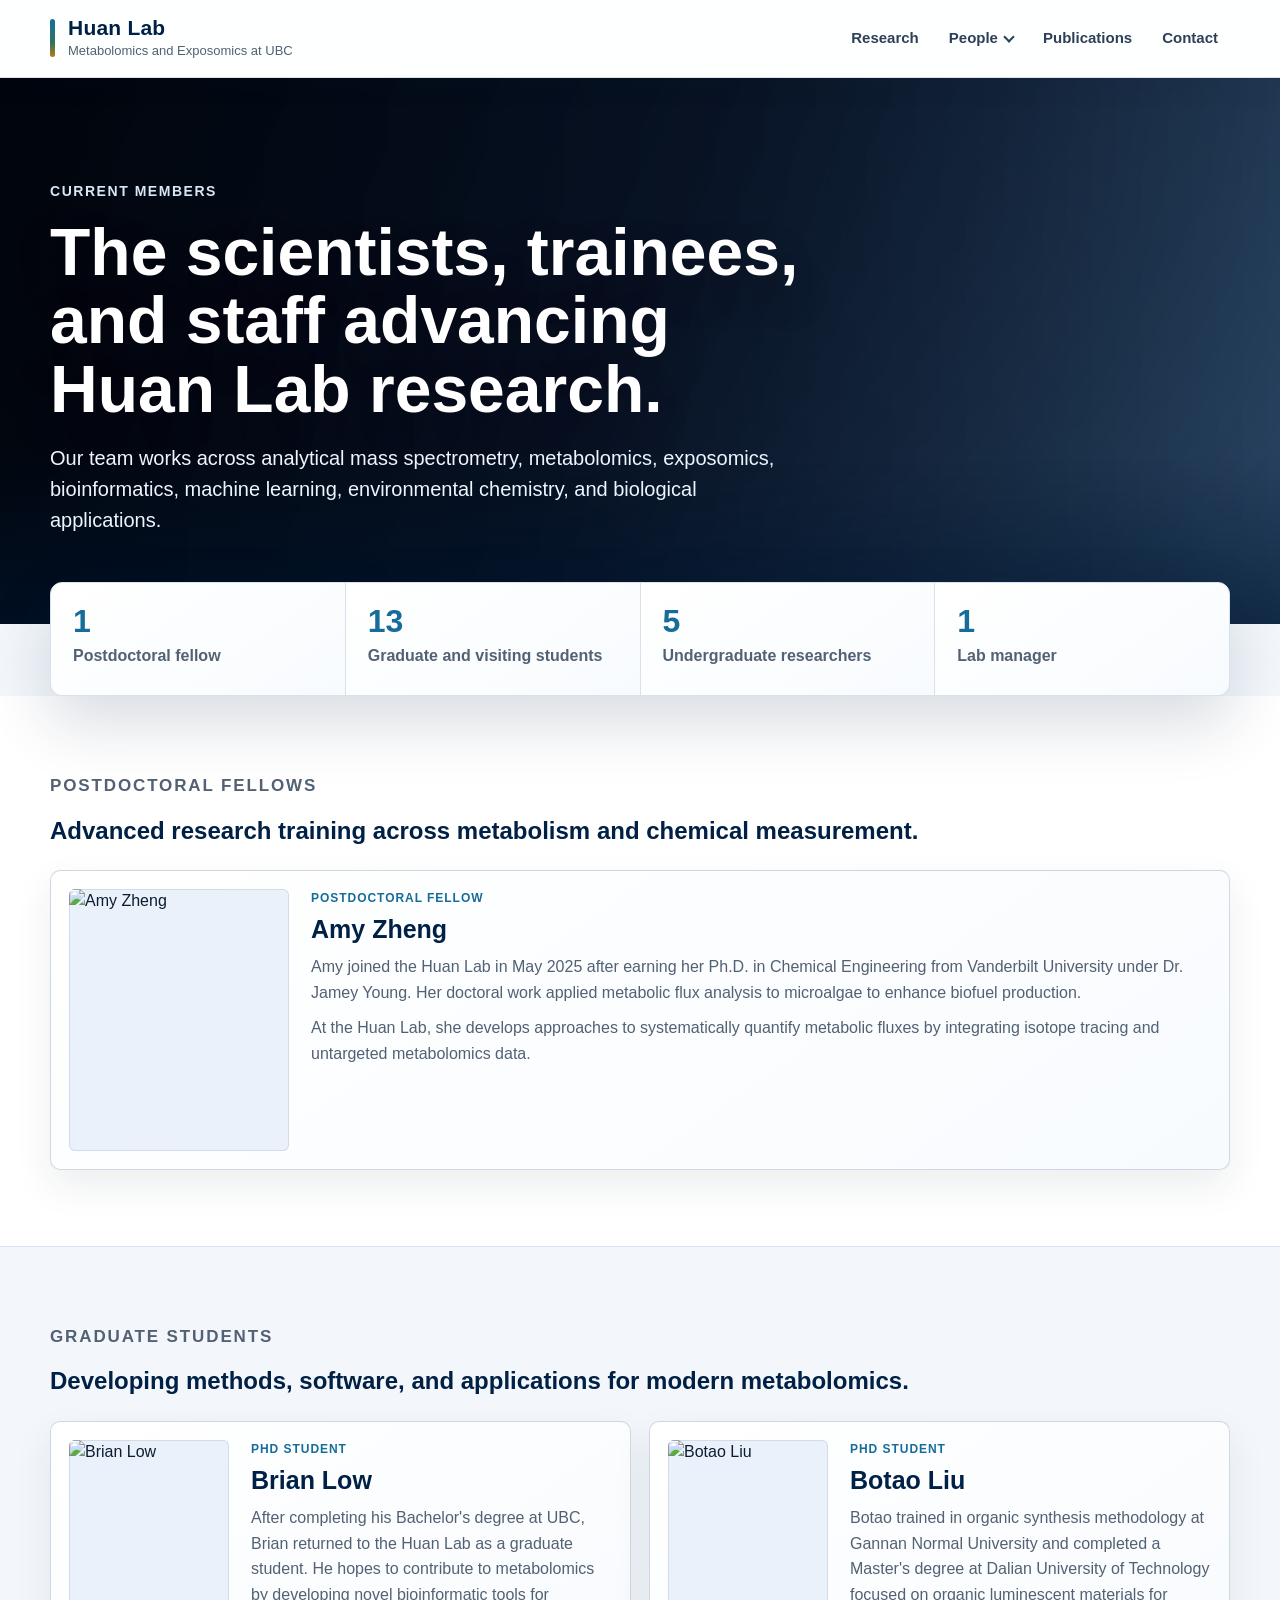
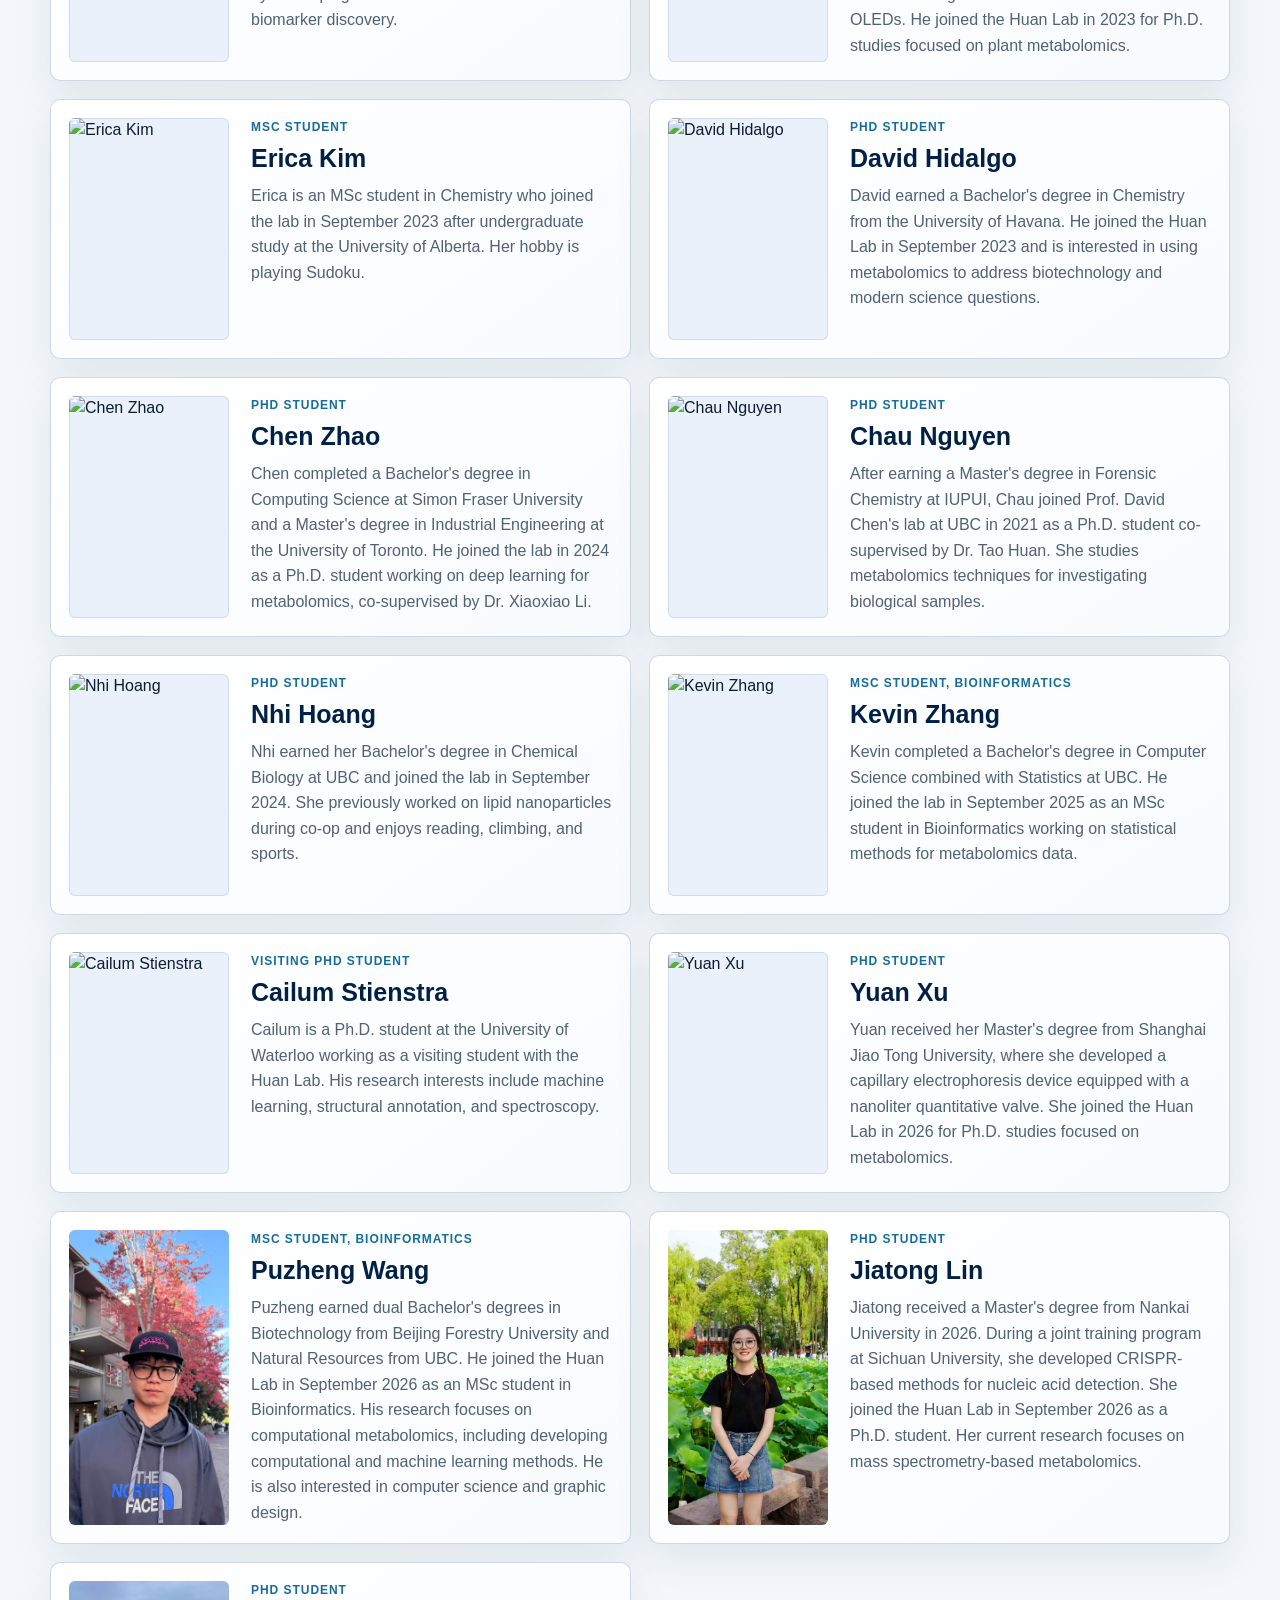
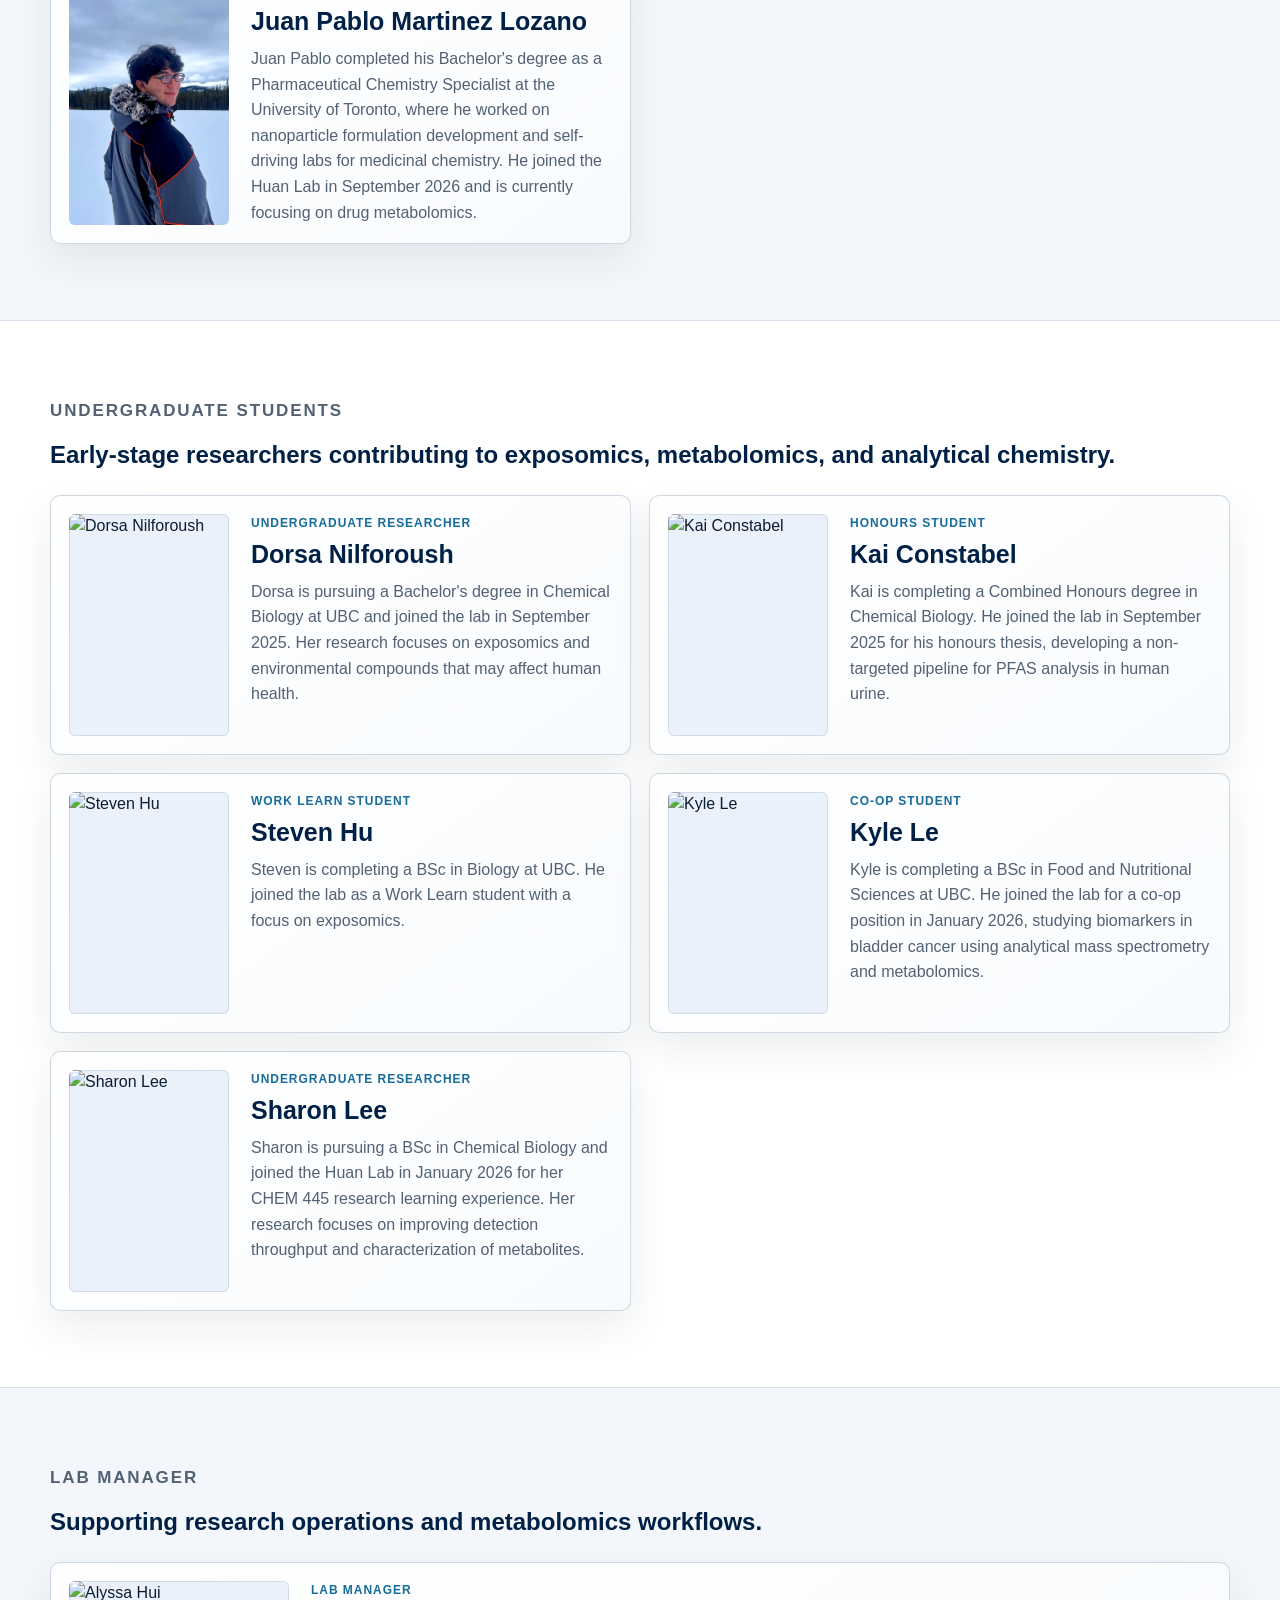
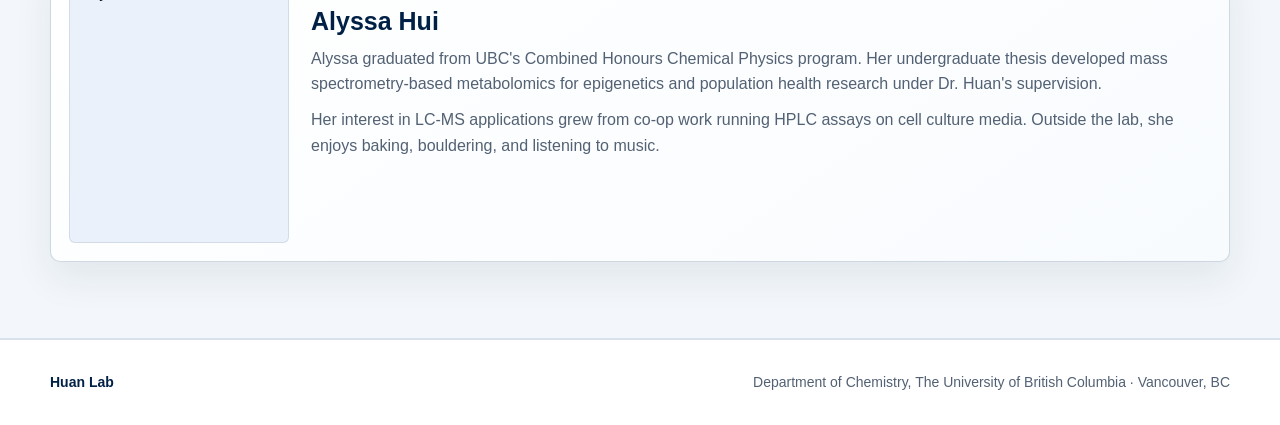
==== commit 13baf4b3: "edits" ====
--- a/current-members.html
+++ b/current-members.html
@@ -1,4 +1,4 @@
-﻿<!doctype html>
+<!doctype html>
 <html lang="en">
 <head>
   <meta charset="utf-8">
@@ -38,7 +38,7 @@
     <section class="member-overview">
       <div class="hl-wrap member-overview-grid">
         <article><strong>1</strong><span>Postdoctoral fellow</span></article>
-        <article><strong>10</strong><span>Graduate and visiting students</span></article>
+        <article><strong>13</strong><span>Graduate and visiting students</span></article>
         <article><strong>5</strong><span>Undergraduate researchers</span></article>
         <article><strong>1</strong><span>Lab manager</span></article>
       </div>
@@ -71,16 +71,19 @@
           <h2>Developing methods, software, and applications for modern metabolomics.</h2>
         </div>
         <div class="member-grid">
-          <article class="member-card"><img src="images/people/brian-low.jpeg" alt="Brian Low"><div><span>Graduate Student</span><h3>Brian Low</h3><p>After completing his Bachelor's degree at UBC, Brian returned to the Huan Lab as a graduate student. He hopes to contribute to metabolomics by developing novel bioinformatic tools for biomarker discovery.</p></div></article>
-          <article class="member-card"><img src="images/people/botao-liu.jpg" alt="Botao Liu"><div><span>Graduate Student</span><h3>Botao Liu</h3><p>Botao trained in organic synthesis methodology at Gannan Normal University and completed a Master's degree at Dalian University of Technology focused on organic luminescent materials for OLEDs. He joined the Huan Lab in 2023 for Ph.D. studies focused on plant metabolomics.</p></div></article>
+          <article class="member-card"><img src="images/people/brian-low.jpeg" alt="Brian Low"><div><span>PhD Student</span><h3>Brian Low</h3><p>After completing his Bachelor's degree at UBC, Brian returned to the Huan Lab as a graduate student. He hopes to contribute to metabolomics by developing novel bioinformatic tools for biomarker discovery.</p></div></article>
+          <article class="member-card"><img src="images/people/botao-liu.jpg" alt="Botao Liu"><div><span>PhD Student</span><h3>Botao Liu</h3><p>Botao trained in organic synthesis methodology at Gannan Normal University and completed a Master's degree at Dalian University of Technology focused on organic luminescent materials for OLEDs. He joined the Huan Lab in 2023 for Ph.D. studies focused on plant metabolomics.</p></div></article>
           <article class="member-card"><img src="images/people/erica-kim.jpg" alt="Erica Kim"><div><span>MSc Student</span><h3>Erica Kim</h3><p>Erica is an MSc student in Chemistry who joined the lab in September 2023 after undergraduate study at the University of Alberta. Her hobby is playing Sudoku.</p></div></article>
-          <article class="member-card"><img src="images/people/david-hidalgo.jpg" alt="David Hidalgo"><div><span>Graduate Student</span><h3>David Hidalgo</h3><p>David earned a Bachelor's degree in Chemistry from the University of Havana. He joined the Huan Lab in September 2023 and is interested in using metabolomics to address biotechnology and modern science questions.</p></div></article>
+          <article class="member-card"><img src="images/people/david-hidalgo.jpg" alt="David Hidalgo"><div><span>PhD Student</span><h3>David Hidalgo</h3><p>David earned a Bachelor's degree in Chemistry from the University of Havana. He joined the Huan Lab in September 2023 and is interested in using metabolomics to address biotechnology and modern science questions.</p></div></article>
           <article class="member-card"><img src="images/people/chen-zhao.jpg" alt="Chen Zhao"><div><span>PhD Student</span><h3>Chen Zhao</h3><p>Chen completed a Bachelor's degree in Computing Science at Simon Fraser University and a Master's degree in Industrial Engineering at the University of Toronto. He joined the lab in 2024 as a Ph.D. student working on deep learning for metabolomics, co-supervised by Dr. Xiaoxiao Li.</p></div></article>
           <article class="member-card"><img src="images/people/chau-nguyen.jpg" alt="Chau Nguyen"><div><span>PhD Student</span><h3>Chau Nguyen</h3><p>After earning a Master's degree in Forensic Chemistry at IUPUI, Chau joined Prof. David Chen's lab at UBC in 2021 as a Ph.D. student co-supervised by Dr. Tao Huan. She studies metabolomics techniques for investigating biological samples.</p></div></article>
-          <article class="member-card"><img src="images/people/nhi-hoang.jpg" alt="Nhi Hoang"><div><span>Graduate Student</span><h3>Nhi Hoang</h3><p>Nhi earned her Bachelor's degree in Chemical Biology at UBC and joined the lab in September 2024. She previously worked on lipid nanoparticles during co-op and enjoys reading, climbing, and sports.</p></div></article>
+          <article class="member-card"><img src="images/people/nhi-hoang.jpg" alt="Nhi Hoang"><div><span>PhD Student</span><h3>Nhi Hoang</h3><p>Nhi earned her Bachelor's degree in Chemical Biology at UBC and joined the lab in September 2024. She previously worked on lipid nanoparticles during co-op and enjoys reading, climbing, and sports.</p></div></article>
           <article class="member-card"><img src="images/people/kevin-zhang.jpeg" alt="Kevin Zhang"><div><span>MSc Student, Bioinformatics</span><h3>Kevin Zhang</h3><p>Kevin completed a Bachelor's degree in Computer Science combined with Statistics at UBC. He joined the lab in September 2025 as an MSc student in Bioinformatics working on statistical methods for metabolomics data.</p></div></article>
           <article class="member-card"><img src="images/people/cailum-stienstra.jpg" alt="Cailum Stienstra"><div><span>Visiting PhD Student</span><h3>Cailum Stienstra</h3><p>Cailum is a Ph.D. student at the University of Waterloo working as a visiting student with the Huan Lab. His research interests include machine learning, structural annotation, and spectroscopy.</p></div></article>
           <article class="member-card"><img src="images/people/yuan-xu.jpg" alt="Yuan Xu"><div><span>PhD Student</span><h3>Yuan Xu</h3><p>Yuan received her Master's degree from Shanghai Jiao Tong University, where she developed a capillary electrophoresis device equipped with a nanoliter quantitative valve. She joined the Huan Lab in 2026 for Ph.D. studies focused on metabolomics.</p></div></article>
+          <article class="member-card"><img src="images/people/puzheng.jpg" alt="Puzheng Wang" style="object-position: left center;"><div><span>MSc Student, Bioinformatics</span><h3>Puzheng Wang</h3><p>Puzheng earned dual Bachelor's degrees in Biotechnology from Beijing Forestry University and Natural Resources from UBC. He joined the Huan Lab in September 2026 as an MSc student in Bioinformatics. His research focuses on computational metabolomics, including developing computational and machine learning methods. He is also interested in computer science and graphic design.</p></div></article>
+          <article class="member-card"><img src="images/people/jiatong-lin.jpg" alt="Jiatong Lin"><div><span>PhD Student</span><h3>Jiatong Lin</h3><p>Jiatong received a Master's degree from Nankai University in 2026. During a joint training program at Sichuan University, she developed CRISPR-based methods for nucleic acid detection. She joined the Huan Lab in September 2026 as a Ph.D. student. Her current research focuses on mass spectrometry-based metabolomics.</p></div></article>
+          <article class="member-card"><img src="images/people/juan-pablo.jpg" alt="Juan Pablo Martinez Lozano"><div><span>PhD Student</span><h3>Juan Pablo Martinez Lozano</h3><p>Juan Pablo completed his Bachelor's degree as a Pharmaceutical Chemistry Specialist at the University of Toronto, where he worked on nanoparticle formulation development and self-driving labs for medicinal chemistry. He joined the Huan Lab in September 2026 and is currently focusing on drug metabolomics.</p></div></article>
         </div>
       </div>
     </section>
--- a/style.css
+++ b/style.css
@@ -4,6 +4,11 @@
 
 * {
   box-sizing: border-box;
+}
+
+html,
+body {
+  overflow-x: hidden;
 }
 
 body {
@@ -1362,6 +1367,104 @@
   line-height: 1.5;
 }
 
+.research-cloud-section {
+  padding: 64px 0;
+  border-block: 1px solid var(--hl-line);
+  background: var(--hl-bg);
+}
+
+.research-cloud {
+  display: grid;
+  grid-template-columns: .72fr 1.28fr;
+  gap: 54px;
+  align-items: center;
+}
+
+.research-cloud__head {
+  max-width: 420px;
+  padding-left: 20px;
+  border-left: 5px solid var(--hl-green);
+}
+
+.research-cloud__head h2 {
+  margin: 0 0 16px;
+  color: var(--hl-ubc-blue);
+  font-size: clamp(30px, 4vw, 44px);
+  line-height: 1.1;
+  text-wrap: balance;
+}
+
+.research-cloud__head p:not(.hl-eyebrow) {
+  margin: 0;
+  color: var(--hl-muted);
+  font-size: 17px;
+  line-height: 1.65;
+}
+
+.research-tag-cloud {
+  display: flex;
+  flex-wrap: wrap;
+  gap: 11px 12px;
+  align-items: center;
+  padding: 8px 0;
+}
+
+.research-tag {
+  display: inline-flex;
+  align-items: center;
+  min-height: 36px;
+  padding: .42em .62em;
+  border: 1px solid rgba(151, 168, 188, .34);
+  border-radius: 6px;
+  background: rgba(255, 255, 255, .72);
+  color: var(--hl-ubc-blue);
+  font-weight: 900;
+  line-height: 1.1;
+  text-decoration: none;
+  transition: transform .18s ease, background .18s ease, border-color .18s ease, color .18s ease;
+}
+
+.research-tag:hover,
+.research-tag:focus {
+  border-color: rgba(23, 108, 154, .34);
+  background: #fff;
+  transform: translateY(-2px);
+}
+
+.research-tag--xl {
+  font-size: 28px;
+}
+
+.research-tag--lg {
+  font-size: 23px;
+}
+
+.research-tag--md {
+  font-size: 18px;
+}
+
+.research-tag--sm {
+  font-size: 15px;
+}
+
+.research-tag--blue {
+  border-color: rgba(23, 108, 154, .24);
+  background: rgba(238, 246, 251, .78);
+  color: var(--hl-ubc-blue);
+}
+
+.research-tag--green {
+  border-color: rgba(47, 115, 95, .24);
+  background: rgba(237, 247, 242, .78);
+  color: #25624f;
+}
+
+.research-tag--gold {
+  border-color: rgba(185, 121, 22, .24);
+  background: rgba(255, 247, 232, .8);
+  color: #8b5a12;
+}
+
 .research-pillar {
   display: grid;
   grid-template-columns: .82fr 1.18fr;
@@ -1377,6 +1480,73 @@
   max-width: 760px;
 }
 
+.research-pillar.research-pillar--full {
+  grid-template-columns: 1fr;
+}
+
+.research-pillar--full article {
+  max-width: none;
+}
+
+.research-application-row {
+  display: grid;
+  grid-template-columns: minmax(0, 1.2fr) minmax(0, .8fr);
+  gap: clamp(24px, 4vw, 56px);
+  align-items: center;
+  margin-top: 36px;
+  padding-top: 32px;
+  border-top: 1px solid var(--hl-line);
+}
+
+.research-application-copy h3 {
+  margin: 0 0 20px;
+  color: var(--hl-ubc-blue);
+  font-size: clamp(23px, 2.3vw, 30px);
+  line-height: 1.25;
+}
+
+.research-application-copy ul {
+  margin: 0;
+  padding-left: 22px;
+}
+
+.research-application-copy li + li {
+  margin-top: 18px;
+}
+
+.research-application-figure {
+  min-width: 0;
+  margin: 0;
+}
+
+.research-application-figure img {
+  display: block;
+  width: 100%;
+  height: auto;
+  border-radius: 16px;
+  box-shadow: 0 16px 40px rgba(0, 33, 69, .1);
+}
+
+.research-application-figure figcaption {
+  margin-top: 12px;
+  color: var(--hl-muted);
+  font-size: 13px;
+  line-height: 1.5;
+  text-align: center;
+}
+
+@media (max-width: 800px) {
+  .research-application-row {
+    grid-template-columns: minmax(0, 1fr);
+  }
+
+  .research-application-figure {
+    width: 100%;
+    max-width: 560px;
+    justify-self: center;
+  }
+}
+
 .research-pillar h2 {
   margin: 0 0 18px;
   color: var(--hl-ubc-blue);
@@ -1385,6 +1555,7 @@
 }
 
 .research-pillar p:not(.hl-eyebrow),
+.research-pillar ul,
 .research-sponsors p {
   color: var(--hl-muted);
   font-size: 17px;
@@ -1393,6 +1564,20 @@
 
 .research-pillar p + p {
   margin-top: 14px;
+}
+
+.research-pillar .project-references {
+  display: block;
+  margin: 6px 0 12px;
+  color: var(--hl-muted);
+  font-size: 14px;
+  line-height: 1.6;
+}
+
+.project-references a {
+  color: var(--hl-ubc-blue);
+  text-decoration: underline;
+  text-underline-offset: 3px;
 }
 
 .research-pillar-media {
@@ -1411,7 +1596,7 @@
 }
 
 .research-pillar-media--machine {
-  background: linear-gradient(rgba(0, 33, 69, .08), rgba(0, 33, 69, .28)), url("images/sample-prep.jpg") center / cover;
+  background: url("images/research/ai-assisted-annotation.png") center / cover;
 }
 
 .research-pillar-media--application {
@@ -2199,6 +2384,31 @@
   background: #eef4fb;
 }
 
+.publication-archive-list .publication-year-marker {
+  grid-template-columns: 1fr;
+  align-items: center;
+  padding: 18px 24px;
+  border-bottom: 1px solid rgba(133, 151, 171, .24);
+  background: linear-gradient(135deg, #f4f8fc, #ffffff);
+  color: var(--hl-ubc-blue);
+}
+
+.publication-archive-list .publication-year-marker + li {
+  border-top: 0;
+}
+
+.publication-year-marker h3 {
+  margin: 0;
+  font-size: 24px;
+  font-weight: 900;
+  line-height: 1;
+}
+
+.publication-master-list .publication-year-marker:nth-child(even),
+.publication-master-list .publication-year-marker:hover {
+  background: linear-gradient(135deg, #f4f8fc, #ffffff);
+}
+
 .publication-archive-list li:last-child {
   border-bottom: 0;
 }
@@ -2525,48 +2735,21 @@
   box-shadow: 0 16px 34px rgba(20, 32, 51, .08);
 }
 
-.award-list details {
-  border-bottom: 1px solid #edf2f7;
-  border-left: 4px solid transparent;
-}
-
-.award-list details:last-child {
-  border-bottom: 0;
-}
-
-.award-list details[open] {
-  border-left-color: var(--hl-blue);
-  background: #f8fbfe;
-}
-
-.award-list summary {
-  display: grid;
-  grid-template-columns: 92px 1fr auto;
+.award-list article {
+  display: grid;
+  grid-template-columns: 92px 1fr;
   gap: 20px;
   align-items: center;
   padding: 18px 24px;
-  cursor: pointer;
-  list-style: none;
-}
-
-.award-list summary::-webkit-details-marker {
-  display: none;
-}
-
-.award-list summary:after {
-  content: "+";
-  justify-self: end;
-  color: var(--hl-blue);
-  font-size: 22px;
-  font-weight: 900;
-  line-height: 1;
-}
-
-.award-list details[open] summary:after {
-  content: "-";
-}
-
-.award-list details:hover {
+  border-bottom: 1px solid #edf2f7;
+  border-left: 4px solid transparent;
+}
+
+.award-list article:last-child {
+  border-bottom: 0;
+}
+
+.award-list article:hover {
   border-left-color: var(--hl-blue);
   background: #f8fbfe;
 }
@@ -2588,15 +2771,6 @@
   font-size: 17px;
   font-weight: 700;
   line-height: 1.45;
-}
-
-.award-list p {
-  max-width: 920px;
-  margin: 0;
-  padding: 0 56px 22px 136px;
-  color: var(--hl-muted);
-  font-size: 16px;
-  line-height: 1.68;
 }
 
 .affiliation-grid {
@@ -2891,6 +3065,7 @@
   .split-feature,
   .collaboration-intro,
   .research-aims,
+  .research-cloud,
   .research-pillar,
   .research-pillar--reverse,
   .profile-lead,
@@ -2962,6 +3137,14 @@
     min-height: 280px;
   }
 
+  .research-cloud {
+    gap: 24px;
+  }
+
+  .research-cloud__head {
+    max-width: none;
+  }
+
   .section-heading--with-action {
     align-items: start;
     flex-direction: column;
@@ -2996,13 +3179,38 @@
     height: 40px;
   }
 
+  .research-tag-cloud {
+    gap: 9px;
+  }
+
+  .research-tag {
+    min-height: 34px;
+    padding: .42em .58em;
+  }
+
+  .research-tag--xl {
+    font-size: 22px;
+  }
+
+  .research-tag--lg {
+    font-size: 19px;
+  }
+
+  .research-tag--md {
+    font-size: 16px;
+  }
+
+  .research-tag--sm {
+    font-size: 14px;
+  }
+
   .profile-page .wrap,
   .profile-page .hl-wrap {
     width: min(100% - 36px, 1080px);
   }
 
-  .award-list summary {
-    grid-template-columns: 1fr auto;
+  .award-list article {
+    grid-template-columns: 1fr;
     gap: 10px;
     align-items: start;
   }
@@ -3010,15 +3218,6 @@
   .award-list strong {
     grid-column: 1 / -1;
     justify-self: start;
-  }
-
-  .award-list summary:after {
-    justify-self: end;
-    align-self: center;
-  }
-
-  .award-list p {
-    padding: 0 24px 20px;
   }
 
   .affiliation-list article {
@@ -3371,6 +3570,10 @@
   transform: translateX(2px);
 }
 
+.publication-master-list .publication-year-marker:hover {
+  transform: none;
+}
+
 .pub-number {
   border-radius: 999px;
 }
